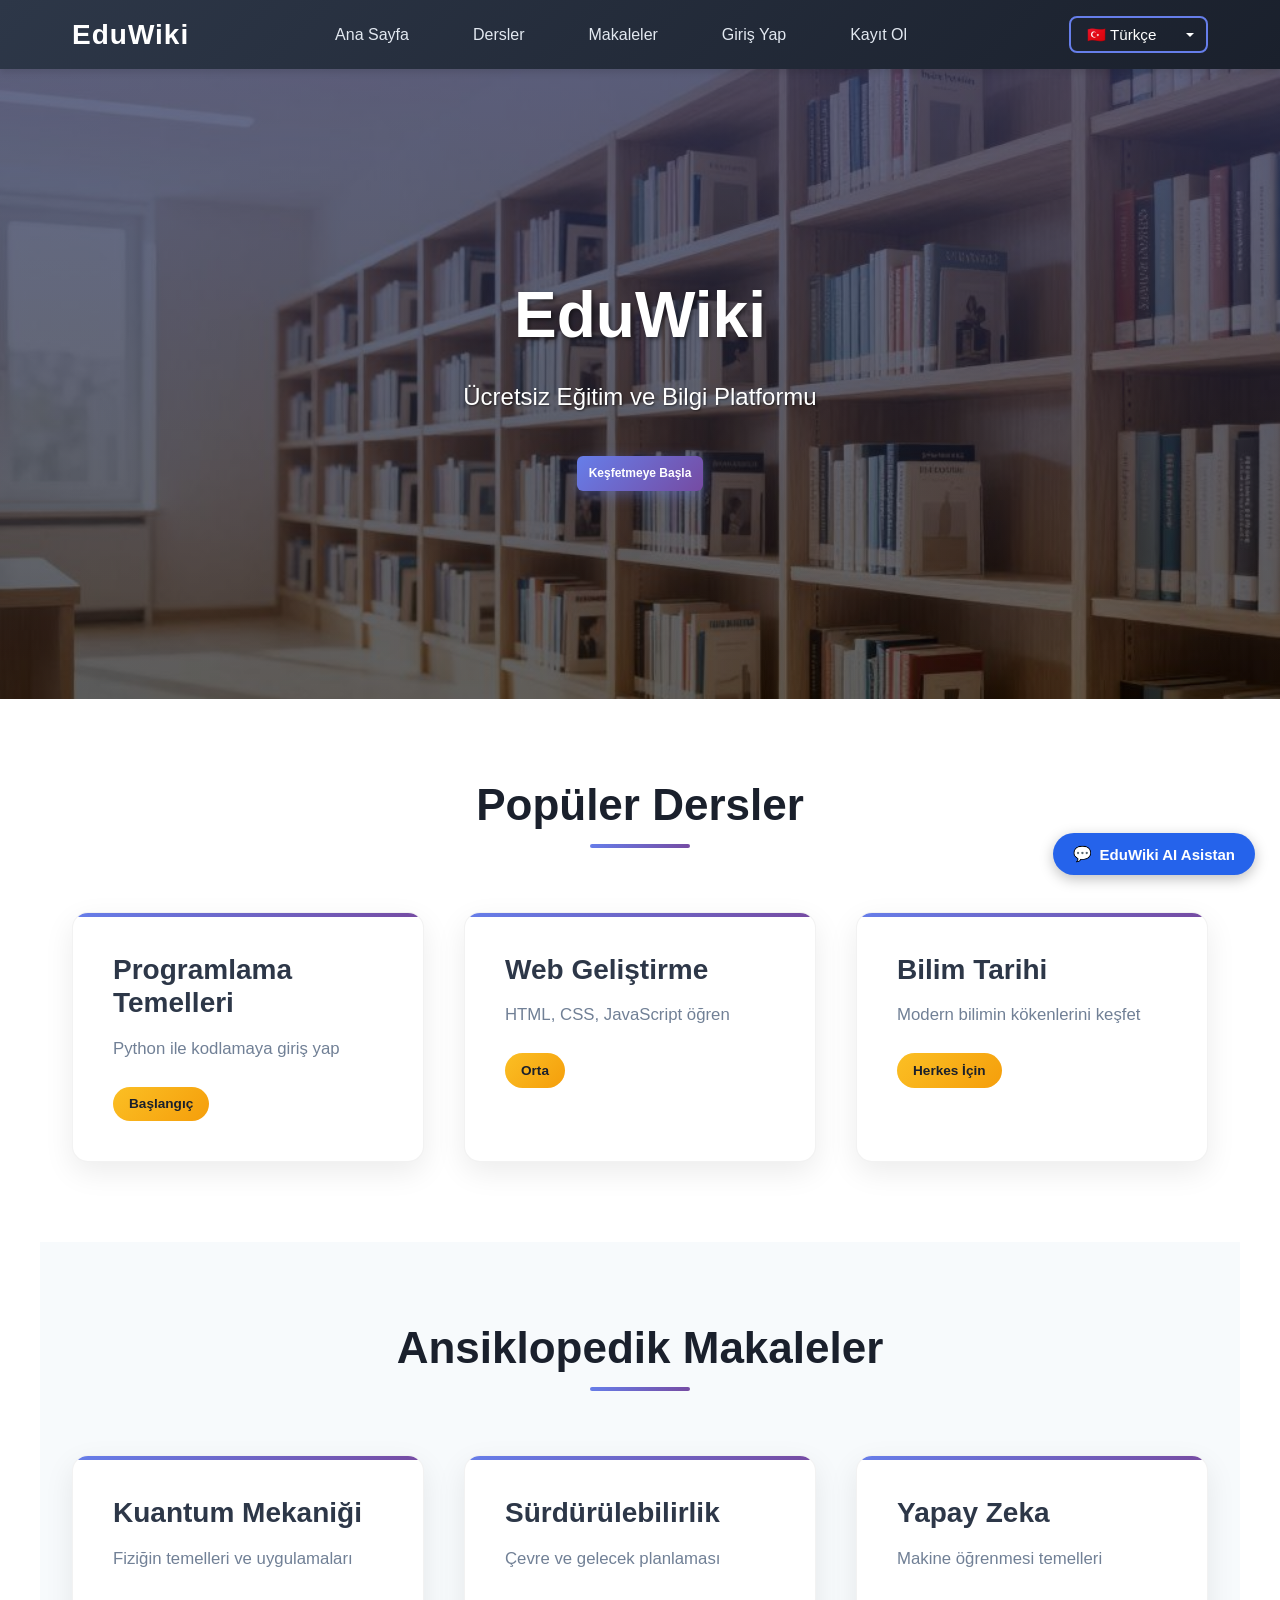
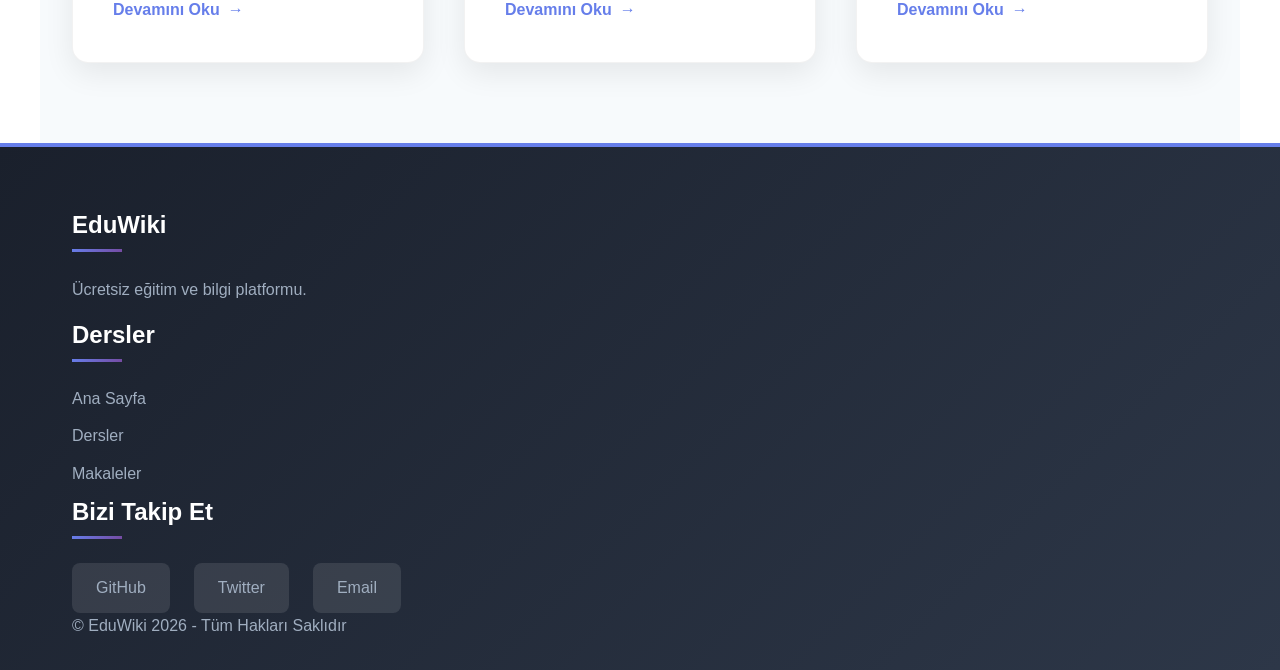
==== index.html @ 84235540 "Add files via upload" ====
<!DOCTYPE html>
<html lang="tr">
<head>
    <meta charset="UTF-8">
    <meta name="viewport" content="width=device-width, initial-scale=1.0">
    <title>EduWiki - Hoş Geldiniz</title>
    <link rel="stylesheet" href="site.css">
</head>
<body>
    <!-- HEADER -->
    <header class="header">
        <nav class="navbar">
            <div class="logo">
                <h1 data-i18n="siteName">EduWiki</h1>
            </div>
            <ul class="nav-links">
                <li><a href="site.html" data-i18n="home">Ana Sayfa</a></li>
                <li><a href="dersler.html" data-i18n="courses">Dersler</a></li>
                <li><a href="wiki.html" data-i18n="articles">Makaleler</a></li>
                <li><a href="giris.html" data-i18n="login">Giriş Yap</a></li>
                <li><a href="kayit.html" data-i18n="register">Kayıt Ol</a></li>
            </ul>
            <select id="language-selector" onchange="changeLanguage(this.value)">
                <option value="tr">🇹🇷 Türkçe</option>
                <option value="en">🇺🇸 English</option>
                <option value="de">🇩🇪 Deutsch</option>
                <option value="ar">🇸🇦 العربية</option>
                <option value="zh">🇨🇳 中文</option>
                <option value="ko">🇰🇷 한국어</option>
            </select>
        </nav>
    </header>

    <!-- HERO -->
    <section class="hero">
        <div class="hero-content">
            <h1 data-i18n="heroTitle">EduWiki</h1>
            <p data-i18n="heroSubtitle">Ücretsiz Eğitim ve Bilgi Platformu</p>
            <a href="dersler.html" class="btn btn-primary" data-i18n="heroButton">Keşfetmeye Başla</a>
        </div>
    </section>

    <!-- DERSLER -->
    <section class="section">
        <div class="container">
            <h2 class="section-title" data-i18n="popularCourses">Popüler Dersler</h2>
            <div class="cards-grid">
                <div class="card">
                    <h3 data-i18n="courseProgramming">Programlama Temelleri</h3>
                    <p data-i18n="courseDesc1">Python ile kodlamaya giriş yap</p>
                    <span class="badge">Başlangıç</span>
                </div>
                <div class="card">
                    <h3 data-i18n="courseWeb">Web Geliştirme</h3>
                    <p data-i18n="courseDesc2">HTML, CSS, JavaScript öğren</p>
                    <span class="badge">Orta</span>
                </div>
                <div class="card">
                    <h3 data-i18n="courseScience">Bilim Tarihi</h3>
                    <p data-i18n="courseDesc3">Modern bilimin kökenlerini keşfet</p>
                    <span class="badge">Herkes İçin</span>
                </div>
            </div>
        </div>
    </section>

    <!-- WIKI -->
    <section class="section bg-light">
        <div class="container">
            <h2 class="section-title" data-i18n="wikiArticles">Ansiklopedik Makaleler</h2>
            <div class="cards-grid">
                <div class="card">
                    <h3>Kuantum Mekaniği</h3>
                    <p>Fiziğin temelleri ve uygulamaları</p>
                    <a href="wiki.html" class="read-more" data-i18n="readMore">Devamını Oku →</a>
                </div>
                <div class="card">
                    <h3>Sürdürülebilirlik</h3>
                    <p>Çevre ve gelecek planlaması</p>
                    <a href="wiki.html" class="read-more" data-i18n="readMore">Devamını Oku →</a>
                </div>
                <div class="card">
                    <h3>Yapay Zeka</h3>
                    <p>Makine öğrenmesi temelleri</p>
                    <a href="wiki.html" class="read-more" data-i18n="readMore">Devamını Oku →</a>
                </div>
            </div>
        </div>
    </section>

    <!-- FOOTER -->
    <footer class="footer">
        <div class="container">
            <div class="footer-section">
                <h3 data-i18n="siteName">EduWiki</h3>
                <p>Ücretsiz eğitim ve bilgi platformu.</p>
            </div>
            <div class="footer-section">
                <h4 data-i18n="courses">Hızlı Linkler</h4>
                <ul>
                    <li><a href="site.html" data-i18n="home">Ana Sayfa</a></li>
                    <li><a href="dersler.html" data-i18n="courses">Dersler</a></li>
                    <li><a href="wiki.html" data-i18n="articles">Makaleler</a></li>
                </ul>
            </div>
            <div class="footer-section">
                <h4 data-i18n="social">Bizi Takip Et</h4>
                <div class="social-links">
                    <a href="https://github.com/BK677" target="_blank">GitHub</a>
                    <a href="https://twitter.com" target="_blank">Twitter</a>
                    <a href="mailto:info@eduwiki.com">Email</a>
                    
                </div>
                <div class="footer-section">
                <a>&copy; EduWiki 2026 - Tüm Hakları Saklıdır</a>
                </div>
            </div>
        </div>
    </footer>

    <script src="script.js"></script>
<!-- ================= GEMINI AI CHATBOT ================= -->
    <!-- Sohbet Açma/Kapama Butonu -->
    <button id="ai-chat-toggle" class="ai-toggle-btn" title="AI Asistan ile Sohbet Et">
        💬 <span>EduWiki AI Asistan</span>
    </button>

    <!-- Chatbot Penceresi -->
    <div id="ai-chat-widget" class="ai-widget hidden">
        <!-- Başlık ve Ayarlar -->
        <div class="ai-header">
            <div class="ai-title">
                <span class="ai-status-dot"></span>
                <strong>EduWiki AI Asistan</strong>
            </div>
            <div class="ai-header-actions">
                <button id="ai-settings-toggle" title="API Ayarları">⚙️</button>
                <button id="ai-chat-close" title="Kapat">✖</button>
            </div>
        </div>

        <!-- API Key & Model Ayar Paneli -->
        <div id="ai-settings-panel" class="ai-settings-panel hidden">
            <label for="ai-api-key">Gemini API Key:</label>
            <input type="password" id="ai-api-key" placeholder="AIzaSy..." />
            
            <label for="ai-model-select">Model Seçimi:</label>
            <select id="ai-model-select">
                <option value="gemini-3.5-flash-lite">Gemini 3.5 Flash-Lite</option>
                <option value="gemini-3.1-flash-lite">Gemini 3.1 Flash-Lite</option>
            </select>
            
            <button id="ai-save-settings" class="btn-save">Kaydet</button>
        </div>

        <!-- Mesajlaşma Alanı -->
        <div id="ai-messages" class="ai-messages">
            <div class="ai-message bot">
                Merhaba! Ben EduWiki yapay zeka asistanıyım. Sorularınızı yazabilir, mikrofonla konuşabilir veya görsel/dosya yükleyebilirsiniz.
            </div>
        </div>

        <!-- Yüklenen Dosya Önizleme -->
        <div id="ai-file-preview-container" class="ai-file-preview hidden">
            <span id="ai-file-name">dosya.png</span>
            <button id="ai-file-remove" title="Dosyayı Kaldır">✕</button>
        </div>

        <!-- Giriş Alanı -->
        <div class="ai-input-area">
            <!-- Dosya Yükleme -->
            <label for="ai-file-input" class="ai-tool-btn" title="Dosya/Görsel Ekle">
                📎
            </label>
            <input type="file" id="ai-file-input" style="display: none;" accept="image/*,application/pdf,text/*" />

            <!-- Sesle Yazma (Speech-to-Text) -->
            <button id="ai-voice-btn" class="ai-tool-btn" title="Sesle Yazdır">
                🎤
            </button>

            <!-- Metin Alanı -->
            <textarea id="ai-input-text" placeholder="Bir soru sorun..." rows="1"></textarea>

            <!-- Gönder Butonu -->
            <button id="ai-send-btn" class="ai-send-btn" title="Gönder">➔</button>
        </div>
    </div>

    <!-- STİL KODLARI -->
    <style>
        .ai-toggle-btn {
            position: fixed;
            bottom: 25px;
            right: 25px;
            background: #2563eb;
            color: #fff;
            border: none;
            border-radius: 50px;
            padding: 12px 20px;
            font-size: 15px;
            font-weight: bold;
            cursor: pointer;
            box-shadow: 0 4px 14px rgba(0,0,0,0.25);
            display: flex;
            align-items: center;
            gap: 8px;
            z-index: 9999;
            transition: all 0.3s ease;
        }
        .ai-toggle-btn:hover {
            background: #1d4ed8;
            transform: translateY(-2px);
        }

        .ai-widget {
            position: fixed;
            bottom: 85px;
            right: 25px;
            width: 380px;
            max-width: 90vw;
            height: 540px;
            background: #ffffff;
            border-radius: 16px;
            box-shadow: 0 8px 30px rgba(0,0,0,0.18);
            display: flex;
            flex-direction: column;
            overflow: hidden;
            z-index: 9999;
            border: 1px solid #e5e7eb;
            font-family: system-ui, -apple-system, sans-serif;
        }
        .ai-widget.hidden {
            display: none;
        }

        .ai-header {
            background: #1e293b;
            color: white;
            padding: 12px 16px;
            display: flex;
            justify-content: space-between;
            align-items: center;
        }
        .ai-title {
            display: flex;
            align-items: center;
            gap: 8px;
            font-size: 14px;
        }
        .ai-status-dot {
            width: 10px;
            height: 10px;
            background: #22c55e;
            border-radius: 50%;
        }
        .ai-header-actions button {
            background: none;
            border: none;
            color: #e2e8f0;
            font-size: 16px;
            cursor: pointer;
            margin-left: 6px;
        }

        .ai-settings-panel {
            background: #f8fafc;
            padding: 12px 16px;
            border-bottom: 1px solid #e2e8f0;
            display: flex;
            flex-direction: column;
            gap: 6px;
            font-size: 12px;
        }
        .ai-settings-panel.hidden { display: none; }
        .ai-settings-panel input, .ai-settings-panel select {
            padding: 6px 8px;
            border-radius: 6px;
            border: 1px solid #cbd5e1;
            font-size: 13px;
        }
        .ai-settings-panel .btn-save {
            background: #2563eb;
            color: white;
            border: none;
            padding: 7px;
            border-radius: 6px;
            cursor: pointer;
            margin-top: 4px;
            font-weight: 500;
        }

        .ai-messages {
            flex: 1;
            padding: 14px;
            overflow-y: auto;
            display: flex;
            flex-direction: column;
            gap: 10px;
            background: #fdfdfd;
        }
        .ai-message {
            max-width: 85%;
            padding: 10px 14px;
            border-radius: 12px;
            font-size: 13.5px;
            line-height: 1.45;
            word-break: break-word;
            white-space: pre-wrap;
        }
        .ai-message.user {
            background: #2563eb;
            color: white;
            align-self: flex-end;
            border-bottom-right-radius: 2px;
        }
        .ai-message.bot {
            background: #f1f5f9;
            color: #1e293b;
            align-self: flex-start;
            border-bottom-left-radius: 2px;
        }

        .ai-file-preview {
            background: #e2e8f0;
            padding: 6px 12px;
            font-size: 12px;
            display: flex;
            justify-content: space-between;
            align-items: center;
        }
        .ai-file-preview.hidden { display: none; }
        #ai-file-remove {
            background: none;
            border: none;
            color: #ef4444;
            font-weight: bold;
            cursor: pointer;
        }

        .ai-input-area {
            display: flex;
            align-items: center;
            gap: 6px;
            padding: 10px 12px;
            background: #fff;
            border-top: 1px solid #e5e7eb;
        }
        .ai-tool-btn {
            background: none;
            border: none;
            font-size: 18px;
            cursor: pointer;
            padding: 4px;
            border-radius: 6px;
            color: #64748b;
            transition: color 0.2s;
        }
        .ai-tool-btn.listening {
            color: #ef4444;
            animation: pulse 1s infinite;
        }
        @keyframes pulse {
            0% { transform: scale(1); }
            50% { transform: scale(1.2); }
            100% { transform: scale(1); }
        }
        #ai-input-text {
            flex: 1;
            border: 1px solid #cbd5e1;
            border-radius: 8px;
            padding: 8px 10px;
            resize: none;
            font-size: 13.5px;
            outline: none;
            font-family: inherit;
        }
        #ai-input-text:focus {
            border-color: #2563eb;
        }
        .ai-send-btn {
            background: #2563eb;
            color: white;
            border: none;
            border-radius: 8px;
            width: 34px;
            height: 34px;
            cursor: pointer;
            font-size: 15px;
            display: flex;
            align-items: center;
            justify-content: center;
        }
        .ai-send-btn:hover {
            background: #1d4ed8;
        }
    </style>

    <!-- JAVASCRIPT KODLARI -->
    <script>
        (function() {
            const toggleBtn = document.getElementById('ai-chat-toggle');
            const chatWidget = document.getElementById('ai-chat-widget');
            const closeBtn = document.getElementById('ai-chat-close');
            const settingsToggle = document.getElementById('ai-settings-toggle');
            const settingsPanel = document.getElementById('ai-settings-panel');
            const apiKeyInput = document.getElementById('ai-api-key');
            const modelSelect = document.getElementById('ai-model-select');
            const saveSettingsBtn = document.getElementById('ai-save-settings');
            const messagesContainer = document.getElementById('ai-messages');
            const inputText = document.getElementById('ai-input-text');
            const sendBtn = document.getElementById('ai-send-btn');
            const voiceBtn = document.getElementById('ai-voice-btn');
            const fileInput = document.getElementById('ai-file-input');
            const filePreview = document.getElementById('ai-file-preview-container');
            const fileNameSpan = document.getElementById('ai-file-name');
            const fileRemoveBtn = document.getElementById('ai-file-remove');

            // Kayıtlı Ayarlar (Varsayılan: gemini-3.5-flash-lite)
            let apiKey = localStorage.getItem('gemini_api_key') || '';
            let selectedModel = localStorage.getItem('gemini_model') || 'gemini-3.5-flash-lite';
            let attachedFileBase64 = null;
            let attachedFileMime = null;

            apiKeyInput.value = apiKey;
            modelSelect.value = selectedModel;

            // Pencere Aç/Kapat
            toggleBtn.addEventListener('click', () => {
                chatWidget.classList.toggle('hidden');
                if (!apiKey) settingsPanel.classList.remove('hidden');
            });
            closeBtn.addEventListener('click', () => chatWidget.classList.add('hidden'));

            // Ayarlar Paneli
            settingsToggle.addEventListener('click', () => {
                settingsPanel.classList.toggle('hidden');
            });

            // Ayarları Kaydet
            saveSettingsBtn.addEventListener('click', () => {
                apiKey = apiKeyInput.value.trim();
                selectedModel = modelSelect.value;
                localStorage.setItem('gemini_api_key', apiKey);
                localStorage.setItem('gemini_model', selectedModel);
                settingsPanel.classList.add('hidden');
                appendMessage('bot', `Model ${selectedModel} olarak ayarlandı ve kaydedildi.`);
            });

            function appendMessage(sender, text) {
                const msgDiv = document.createElement('div');
                msgDiv.className = `ai-message ${sender}`;
                msgDiv.textContent = text;
                messagesContainer.appendChild(msgDiv);
                messagesContainer.scrollTop = messagesContainer.scrollHeight;
                return msgDiv;
            }

            // Dosya İşleme (Base64)
            fileInput.addEventListener('change', (e) => {
                const file = e.target.files[0];
                if (!file) return;

                const reader = new FileReader();
                reader.onload = function(event) {
                    const result = event.target.result;
                    attachedFileBase64 = result.split(',')[1];
                    attachedFileMime = file.type;
                    fileNameSpan.textContent = `📎 ${file.name}`;
                    filePreview.classList.remove('hidden');
                };
                reader.readAsDataURL(file);
            });

            fileRemoveBtn.addEventListener('click', () => {
                attachedFileBase64 = null;
                attachedFileMime = null;
                fileInput.value = '';
                filePreview.classList.add('hidden');
            });

            // Sesle Yazdırma (Web Speech API)
            if ('webkitSpeechRecognition' in window || 'SpeechRecognition' in window) {
                const SpeechRecognition = window.SpeechRecognition || window.webkitSpeechRecognition;
                const recognition = new SpeechRecognition();
                recognition.continuous = false;
                recognition.interimResults = false;
                recognition.lang = 'tr-TR';

                recognition.onstart = () => voiceBtn.classList.add('listening');
                recognition.onend = () => voiceBtn.classList.remove('listening');
                recognition.onerror = () => voiceBtn.classList.remove('listening');

                recognition.onresult = (e) => {
                    const transcript = e.results[0][0].transcript;
                    inputText.value += (inputText.value ? ' ' : '') + transcript;
                };

                voiceBtn.addEventListener('click', () => {
                    if (voiceBtn.classList.contains('listening')) {
                        recognition.stop();
                    } else {
                        recognition.start();
                    }
                });
            } else {
                voiceBtn.style.display = 'none';
            }

            // Gemini API Çağrısı
            async function sendMessage() {
                const text = inputText.value.trim();
                if (!text && !attachedFileBase64) return;

                if (!apiKey) {
                    settingsPanel.classList.remove('hidden');
                    appendMessage('bot', 'Lütfen çark simgesine tıklayarak Gemini API Anahtarınızı girin.');
                    return;
                }

                appendMessage('user', text + (attachedFileBase64 ? ' [Ekli Dosya]' : ''));
                inputText.value = '';

                const loadingMsg = appendMessage('bot', `${selectedModel} yanıtlıyor...`);

                const parts = [];
                if (text) parts.push({ text: text });
                if (attachedFileBase64) {
                    parts.push({
                        inline_data: {
                            mime_type: attachedFileMime,
                            data: attachedFileBase64
                        }
                    });
                }

                fileRemoveBtn.click();

                try {
                    // Seçilen 3.5 Flash-Lite veya 3.1 Flash-Lite endpoint'i
                    const endpoint = `https://generativelanguage.googleapis.com/v1beta/models/${selectedModel}:generateContent?key=${apiKey}`;
                    const res = await fetch(endpoint, {
                        method: 'POST',
                        headers: { 'Content-Type': 'application/json' },
                        body: JSON.stringify({ contents: [{ parts: parts }] })
                    });

                    const data = await res.json();
                    if (data.error) {
                        loadingMsg.textContent = 'Hata: ' + data.error.message;
                    } else if (data.candidates && data.candidates[0].content) {
                        loadingMsg.textContent = data.candidates[0].content.parts[0].text;
                    } else {
                        loadingMsg.textContent = 'Yanıt alınamadı.';
                    }
                } catch (err) {
                    loadingMsg.textContent = 'Bağlantı hatası: ' + err.message;
                }
                messagesContainer.scrollTop = messagesContainer.scrollHeight;
            }

            sendBtn.addEventListener('click', sendMessage);
            inputText.addEventListener('keydown', (e) => {
                if (e.key === 'Enter' && !e.shiftKey) {
                    e.preventDefault();
                    sendMessage();
                }
            });
        })();
    </script>
</body>
</html>
---- site.css ----
/* ================================================
   EDUWIKI - PROFESYONEL CSS TASARIMI
   ================================================ */

/* ===== RESET & BASE ===== */
* {
    margin: 0;
    padding: 0;
    box-sizing: border-box;
}

html {
    scroll-behavior: smooth;
}

body {
    font-family: 'Segoe UI', Tahoma, Geneva, Verdana, sans-serif;
    line-height: 1.6;
    color: #333;
    background-color: #ffffff;
    overflow-x: hidden;
}

a {
    text-decoration: none;
    color: inherit;
}

ul {
    list-style: none;
}

img {
    max-width: 100%;
    height: auto;
}

/* ===== TYPOGRAPHY ===== */
h1, h2, h3, h4, h5, h6 {
    font-weight: 700;
    line-height: 1.2;
    margin-bottom: 1rem;
}

h1 { font-size: 3rem; }
h2 { font-size: 2.5rem; }
h3 { font-size: 1.875rem; }
h4 { font-size: 1.5rem; }
h5 { font-size: 1.25rem; }
h6 { font-size: 1rem; }

p {
    margin-bottom: 1rem;
}

/* ===== CONTAINER ===== */
.container {
    max-width: 1200px;
    margin: 0 auto;
    padding: 0 2rem;
}

@media (max-width: 768px) {
    .container {
        padding: 0 1rem;
    }
}

/* ===== HEADER & NAVBAR ===== */
.header {
    background: linear-gradient(135deg, #2d3748 0%, #1a202c 100%);
    padding: 1rem 0;
    position: sticky;
    top: 0;
    z-index: 1000;
    box-shadow: 0 4px 6px rgba(0, 0, 0, 0.1);
}

.navbar {
    display: flex;
    justify-content: space-between;
    align-items: center;
    max-width: 1200px;
    margin: 0 auto;
    padding: 0 2rem;
}

.logo {
    font-weight: bold;
}

.logo h1 {
    font-size: 1.75rem;
    color: #fff;
    margin: 0;
    letter-spacing: 1px;
    transition: transform 0.3s ease;
}

.logo h1:hover {
    transform: scale(1.05);
}

.nav-links {
    display: flex;
    gap: 2rem;
    align-items: center;
}

.nav-links a {
    color: #e2e8f0;
    font-weight: 500;
    font-size: 1rem;
    padding: 0.5rem 1rem;
    border-radius: 5px;
    transition: all 0.3s ease;
    position: relative;
}

.nav-links a::after {
    content: '';
    position: absolute;
    bottom: 0;
    left: 50%;
    transform: translateX(-50%);
    width: 0;
    height: 2px;
    background-color: #fbbf24;
    transition: width 0.3s ease;
}

.nav-links a:hover::after {
    width: 80%;
}

.nav-links a:hover {
    color: #fbbf24;
    background-color: rgba(251, 191, 36, 0.1);
}

/* Dil Seçici */
#language-selector {
    padding: 0.5rem 1rem;
    border-radius: 8px;
    border: 2px solid #667eea;
    background-color: transparent;
    color: #fff;
    font-size: 0.95rem;
    cursor: pointer;
    margin-left: 1rem;
    font-weight: 500;
    transition: all 0.3s ease;
    appearance: none;
    background-image: url("data:image/svg+xml,%3Csvg xmlns='http://www.w3.org/2000/svg' width='12' height='12' viewBox='0 0 12 12'%3E%3Cpath fill='%23fff' d='M6 8L2 4h8z'/%3E%3C/svg%3E");
    background-repeat: no-repeat;
    background-position: right 10px center;
    padding-right: 2.5rem;
}

#language-selector:hover {
    background-color: rgba(102, 126, 234, 0.2);
    border-color: #fbbf24;
}

#language-selector option {
    color: #333;
    background-color: #fff;
}

/* ===== HERO SECTION ===== */
.hero {
    min-height: 70vh;
    display: flex;
    align-items: center;
    justify-content: center;
    text-align: center;
    background-image: linear-gradient(rgba(0, 0, 0, 0.6), rgba(0, 0, 0, 0.6)), 
                      url('site.png');
    background-size: cover;
    background-position: center;
    background-repeat: no-repeat;
    background-attachment: fixed;
    position: relative;
    padding: 4rem 2rem;
}

.hero::before {
    content: '';
    position: absolute;
    top: 0;
    left: 0;
    width: 100%;
    height: 100%;
    background: linear-gradient(to bottom, rgba(102, 126, 234, 0.3), transparent);
    z-index: 1;
}

.hero-content {
    position: relative;
    z-index: 2;
    color: white;
    max-width: 800px;
    animation: fadeInUp 1s ease;
}

@keyframes fadeInUp {
    from {
        opacity: 0;
        transform: translateY(30px);
    }
    to {
        opacity: 1;
        transform: translateY(0);
    }
}

.hero h1 {
    font-size: 4rem;
    margin-bottom: 1.5rem;
    text-shadow: 2px 2px 4px rgba(0, 0, 0, 0.5);
    animation: fadeIn 1.5s ease;
}

.hero p {
    font-size: 1.5rem;
    margin-bottom: 2.5rem;
    text-shadow: 1px 1px 2px rgba(0, 0, 0, 0.5);
    animation: fadeIn 2s ease;
}

@keyframes fadeIn {
    from { opacity: 0; }
    to { opacity: 1; }
}

/* Buttons */
.btn-primary {
    display: inline-block;
    padding: 1.2rem 2.5rem;
    background: linear-gradient(135deg, #667eea 0%, #764ba2 100%);
    color: white;
    text-decoration: none;
    border-radius: 50px;
    font-weight: 700;
    font-size: 1.1rem;
    transition: all 0.3s ease;
    border: none;
    cursor: pointer;
    box-shadow: 0 4px 15px rgba(102, 126, 234, 0.4);
}

.btn-primary:hover {
    transform: translateY(-3px);
    box-shadow: 0 6px 20px rgba(102, 126, 234, 0.6);
    background: linear-gradient(135deg, #764ba2 0%, #667eea 100%);
}

.btn-secondary {
    display: inline-block;
    padding: 1rem 2rem;
    background-color: transparent;
    color: white;
    text-decoration: none;
    border-radius: 50px;
    font-weight: 600;
    font-size: 1rem;
    transition: all 0.3s ease;
    border: 2px solid white;
    cursor: pointer;
    margin-left: 1rem;
}

.btn-secondary:hover {
    background-color: white;
    color: #667eea;
}

/* ===== SECTIONS ===== */
.section {
    padding: 5rem 0;
    max-width: 1200px;
    margin: 0 auto;
}

.section-title {
    text-align: center;
    font-size: 2.75rem;
    margin-bottom: 4rem;
    color: #1a202c;
    position: relative;
    padding-bottom: 1rem;
}

.section-title::after {
    content: '';
    position: absolute;
    bottom: 0;
    left: 50%;
    transform: translateX(-50%);
    width: 100px;
    height: 4px;
    background: linear-gradient(135deg, #667eea 0%, #764ba2 100%);
    border-radius: 2px;
}

.bg-light {
    background-color: #f7fafc;
}

.bg-dark {
    background-color: #1a202c;
    color: white;
}

/* ===== CARDS ===== */
.cards-grid {
    display: grid;
    grid-template-columns: repeat(auto-fit, minmax(320px, 1fr));
    gap: 2.5rem;
}

.card {
    background: white;
    padding: 2.5rem;
    border-radius: 16px;
    box-shadow: 0 10px 30px rgba(0, 0, 0, 0.08);
    transition: all 0.4s cubic-bezier(0.175, 0.885, 0.32, 1.275);
    border: 1px solid rgba(0, 0, 0, 0.05);
    position: relative;
    overflow: hidden;
}

.card::before {
    content: '';
    position: absolute;
    top: 0;
    left: 0;
    width: 100%;
    height: 4px;
    background: linear-gradient(135deg, #667eea 0%, #764ba2 100%);
}

.card:hover {
    transform: translateY(-10px);
    box-shadow: 0 20px 40px rgba(0, 0, 0, 0.12);
}

.card h3 {
    font-size: 1.75rem;
    margin-bottom: 1rem;
    color: #2d3748;
}

.card p {
    color: #718096;
    font-size: 1.05rem;
    margin-bottom: 1.5rem;
}

.badge {
    display: inline-block;
    background: linear-gradient(135deg, #fbbf24 0%, #f59e0b 100%);
    color: #1a202c;
    padding: 0.4rem 1rem;
    border-radius: 20px;
    font-size: 0.85rem;
    font-weight: 600;
}

.read-more {
    color: #667eea;
    font-weight: 600;
    transition: all 0.3s ease;
    display: inline-flex;
    align-items: center;
    gap: 0.5rem;
}

.read-more:hover {
    color: #764ba2;
    gap: 0.75rem;
}

.read-more::after {
    content: '→';
    transition: margin 0.3s ease;
}

/* ===== FOOTER ===== */
.footer {
    background: linear-gradient(135deg, #1a202c 0%, #2d3748 100%);
    color: #e2e8f0;
    padding: 4rem 0 2rem;
    border-top: 4px solid #667eea;
}

.footer-content {
    display: grid;
    grid-template-columns: repeat(auto-fit, minmax(280px, 1fr));
    gap: 3rem;
    margin-bottom: 3rem;
}

.footer-section h3,
.footer-section h4 {
    color: white;
    margin-bottom: 1.5rem;
    font-size: 1.5rem;
    position: relative;
    padding-bottom: 0.75rem;
}

.footer-section h3::after,
.footer-section h4::after {
    content: '';
    position: absolute;
    bottom: 0;
    left: 0;
    width: 50px;
    height: 3px;
    background: linear-gradient(135deg, #667eea 0%, #764ba2 100%);
}

.footer-section p {
    color: #a0aec0;
    line-height: 1.8;
}

.footer-section ul {
    list-style: none;
}

.footer-section ul li {
    margin-bottom: 0.75rem;
}

.footer-section a {
    color: #a0aec0;
    transition: all 0.3s ease;
    display: inline-block;
}

.footer-section a:hover {
    color: #fbbf24;
    transform: translateX(5px);
}

.social-links {
    display: flex;
    gap: 1.5rem;
    flex-wrap: wrap;
}

.social-links a {
    padding: 0.75rem 1.5rem;
    background-color: rgba(255, 255, 255, 0.1);
    border-radius: 8px;
    transition: all 0.3s ease;
    font-weight: 500;
}

.social-links a:hover {
    background-color: #667eea;
    color: white;
    transform: translateY(-3px);
}

.footer-bottom {
    text-align: center;
    padding-top: 2rem;
    border-top: 1px solid rgba(255, 255, 255, 0.1);
    color: #a0aec0;
}

.footer-bottom p {
    font-size: 0.95rem;
}

/* ===== AUTH PAGES ===== */
.auth-container {
    min-height: 85vh;
    display: flex;
    align-items: center;
    justify-content: center;
    padding: 2rem;
    background: linear-gradient(135deg, #667eea15 0%, #764ba215 100%);
}

.auth-card {
    background: white;
    padding: 3rem;
    border-radius: 16px;
    box-shadow: 0 20px 60px rgba(0, 0, 0, 0.1);
    width: 100%;
    max-width: 450px;
    animation: slideIn 0.5s ease;
}

@keyframes slideIn {
    from {
        opacity: 0;
        transform: translateY(-20px);
    }
    to {
        opacity: 1;
        transform: translateY(0);
    }
}

.auth-logo {
    text-align: center;
    margin-bottom: 2rem;
}

.auth-logo h1 {
    font-size: 2.5rem;
    background: linear-gradient(135deg, #667eea 0%, #764ba2 100%);
    -webkit-background-clip: text;
    -webkit-text-fill-color: transparent;
    background-clip: text;
    margin: 0;
}

.auth-card h2 {
    text-align: center;
    margin-bottom: 2.5rem;
    color: #2d3748;
    font-size: 2rem;
}

.form-group {
    margin-bottom: 1.5rem;
}

.form-group label {
    display: block;
    margin-bottom: 0.5rem;
    font-weight: 600;
    color: #4a5568;
    font-size: 0.95rem;
}

.form-group input,
.form-group select,
.form-group textarea {
    width: 100%;
    padding: 1rem;
    border: 2px solid #e2e8f0;
    border-radius: 8px;
    font-size: 1rem;
    transition: all 0.3s ease;
    background-color: #f8fafc;
}

.form-group input:focus,
.form-group select:focus,
.form-group textarea:focus {
    outline: none;
    border-color: #667eea;
    background-color: white;
    box-shadow: 0 0 0 3px rgba(102, 126, 234, 0.1);
}

.form-group select {
    appearance: none;
    background-image: url("data:image/svg+xml,%3Csvg xmlns='http://www.w3.org/2000/svg' width='12' height='12' viewBox='0 0 12 12'%3E%3Cpath fill='%23666' d='M6 8L2 4h8z'/%3E%3C/svg%3E");
    background-repeat: no-repeat;
    background-position: right 15px center;
    padding-right: 2.5rem;
}

.btn-submit {
    width: 100%;
    padding: 1.2rem;
    background: linear-gradient(135deg, #667eea 0%, #764ba2 100%);
    color: white;
    border: none;
    border-radius: 8px;
    font-size: 1.1rem;
    font-weight: 700;
    cursor: pointer;
    transition: all 0.3s ease;
    margin-top: 1rem;
    box-shadow: 0 4px 15px rgba(102, 126, 234, 0.3);
}

.btn-submit:hover {
    transform: translateY(-2px);
    box-shadow: 0 6px 20px rgba(102, 126, 234, 0.4);
}

.auth-footer {
    text-align: center;
    margin-top: 2rem;
    color: #718096;
    font-size: 0.95rem;
}

.auth-footer a {
    color: #667eea;
    font-weight: 600;
    transition: color 0.3s ease;
}

.auth-footer a:hover {
    color: #764ba2;
}

/* ===== RESPONSIVE DESIGN ===== */
@media (max-width: 992px) {
    .hero h1 {
        font-size: 3rem;
    }
    
    .section-title {
        font-size: 2.25rem;
    }
    
    .cards-grid {
        grid-template-columns: repeat(auto-fit, minmax(280px, 1fr));
    }
}

@media (max-width: 768px) {
    .navbar {
        flex-direction: column;
        gap: 1rem;
        padding: 1rem;
    }
    
    .nav-links {
        flex-wrap: wrap;
        justify-content: center;
        gap: 0.5rem;
    }
    
    .nav-links a {
        padding: 0.5rem 0.75rem;
        font-size: 0.9rem;
    }
    
    #language-selector {
        margin: 0.5rem 0 0 0;
    }
    
    .hero {
        min-height: 60vh;
        padding: 2rem;
    }
    
    .hero h1 {
        font-size: 2.25rem;
    }
    
    .hero p {
        font-size: 1.25rem;
    }
    
    .btn-primary {
        padding: 1rem 2rem;
        font-size: 1rem;
    }
    
    .section {
        padding: 3rem 0;
    }
    
    .section-title {
        font-size: 2rem;
        margin-bottom: 2.5rem;
    }
    
    .cards-grid {
        grid-template-columns: 1fr;
        gap: 1.5rem;
    }
    
    .card {
        padding: 2rem;
    }
    
    .auth-card {
        padding: 2rem;
        margin: 1rem;
    }
    
    .footer-content {
        grid-template-columns: 1fr;
        gap: 2rem;
    }
}

@media (max-width: 480px) {
    .hero h1 {
        font-size: 1.75rem;
    }
    
    .hero p {
        font-size: 1rem;
    }
    
    .section-title {
        font-size: 1.5rem;
    }
    
    .logo h1 {
        font-size: 1.5rem;
    }
    
    .auth-logo h1 {
        font-size: 2rem;
    }
}

/* ===== RTL SUPPORT ===== */
[dir="rtl"] {
    direction: rtl;
    text-align: right;
}

[dir="rtl"] .navbar {
    flex-direction: row-reverse;
}

[dir="rtl"] .nav-links {
    flex-direction: row-reverse;
}

[dir="rtl"] .nav-links a::after {
    left: auto;
    right: 50%;
}

[dir="rtl"] .section-title::after {
    left: auto;
    right: 50%;
}

[dir="rtl"] .footer-section h3::after,
[dir="rtl"] .footer-section h4::after {
    left: auto;
    right: 0;
}

[dir="rtl"] .footer-section a:hover {
    transform: translateX(-5px);
}

[dir="rtl"] .read-more::after {
    content: '←';
}

/* ===== UTILITY CLASSES ===== */
.text-center {
    text-align: center;
}

.mt-1 { margin-top: 1rem; }
.mt-2 { margin-top: 2rem; }
.mt-3 { margin-top: 3rem; }

.mb-1 { margin-bottom: 1rem; }
.mb-2 { margin-bottom: 2rem; }
.mb-3 { margin-bottom: 3rem; }

.hidden {
    display: none;
}

.visible {
    display: block;
}

/* ===== SCROLLBAR CUSTOMIZATION ===== */
::-webkit-scrollbar {
    width: 12px;
}

::-webkit-scrollbar-track {
    background: #f1f1f1;
}

::-webkit-scrollbar-thumb {
    background: linear-gradient(135deg, #667eea 0%, #764ba2 100%);
    border-radius: 6px;
}

::-webkit-scrollbar-thumb:hover {
    background: linear-gradient(135deg, #764ba2 0%, #667eea 100%);
}

/* ===== LOADING STATE ===== */
.loading {
    opacity: 0.6;
    pointer-events: none;
}

/* ===== TOOLTIP ===== */
.tooltip {
    position: relative;
}

.tooltip::before {
    content: attr(data-tooltip);
    position: absolute;
    bottom: 100%;
    left: 50%;
    transform: translateX(-50%);
    padding: 0.5rem 1rem;
    background-color: #2d3748;
    color: white;
    font-size: 0.85rem;
    border-radius: 5px;
    white-space: nowrap;
    opacity: 0;
    visibility: hidden;
    transition: all 0.3s ease;
}

.tooltip:hover::before {
    opacity: 1;
    visibility: visible;
}
/* ================================
   WIKI SAYFASI ÖZEL STİLLERİ
   ================================ */

/* Arama Kutusu */
.search-container {
    max-width: 600px;
    margin: 0 auto 2rem;
}

.search-input {
    width: 100%;
    padding: 1rem 1.5rem;
    border: 2px solid #e2e8f0;
    border-radius: 50px;
    font-size: 1rem;
    transition: all 0.3s ease;
    background-color: white;
}

.search-input:focus {
    outline: none;
    border-color: #667eea;
    box-shadow: 0 0 0 4px rgba(102, 126, 234, 0.15);
}

.search-input::placeholder {
    color: #a0aec0;
}

/* Kategori Filtreleri */
.category-filter {
    display: flex;
    justify-content: center;
    gap: 1rem;
    flex-wrap: wrap;
    margin-bottom: 3rem;
}

.filter-btn {
    padding: 0.75rem 1.5rem;
    background: white;
    border: 2px solid #e2e8f0;
    border-radius: 50px;
    cursor: pointer;
    font-weight: 600;
    color: #4a5568;
    transition: all 0.3s ease;
    font-size: 0.95rem;
}

.filter-btn:hover {
    border-color: #667eea;
    color: #667eea;
}

.filter-btn.active {
    background: linear-gradient(135deg, #667eea 0%, #764ba2 100%);
    color: white;
    border-color: transparent;
    transform: translateY(-2px);
    box-shadow: 0 4px 12px rgba(102, 126, 234, 0.3);
}

/* Makale Kartları Grid */
.articles-grid {
    display: grid;
    grid-template-columns: repeat(auto-fill, minmax(320px, 1fr));
    gap: 2rem;
    margin-bottom: 2rem;
}

.article-card {
    background: white;
    border-radius: 16px;
    padding: 2rem;
    box-shadow: 0 4px 15px rgba(0, 0, 0, 0.08);
    transition: all 0.3s ease;
    display: flex;
    flex-direction: column;
    border: 1px solid rgba(0, 0, 0, 0.05);
}

.article-card:hover {
    transform: translateY(-8px);
    box-shadow: 0 12px 30px rgba(0, 0, 0, 0.15);
}

/* Gizleme için */
.article-card.hidden {
    display: none;
}

/* Makale Badge */
.article-header {
    display: flex;
    justify-content: space-between;
    align-items: center;
    margin-bottom: 1rem;
}

.article-badge {
    padding: 0.4rem 1rem;
    border-radius: 20px;
    font-size: 0.85rem;
    font-weight: 600;
    color: white;
}

.science-tag { background: linear-gradient(135deg, #667eea 0%, #764ba2 100%); }
.tech-tag { background: linear-gradient(135deg, #fbbf24 0%, #f59e0b 100%); }
.history-tag { background: linear-gradient(135deg, #10b981 0%, #059669 100%); }
.culture-tag { background: linear-gradient(135deg, #ec4899 0%, #db2777 100%); }

.article-card h3 {
    font-size: 1.5rem;
    margin-bottom: 1rem;
    color: #2d3748;
    line-height: 1.3;
}

.article-card p {
    color: #718096;
    flex-grow: 1;
    margin-bottom: 1.5rem;
    line-height: 1.7;
}

.article-footer {
    display: flex;
    justify-content: space-between;
    align-items: center;
    padding-top: 1rem;
    border-top: 1px solid #e2e8f0;
}

.read-time {
    color: #a0aec0;
    font-size: 0.9rem;
}

.read-more-btn {
    color: #667eea;
    font-weight: 600;
    text-decoration: none;
    transition: all 0.3s ease;
}

.read-more-btn:hover {
    color: #764ba2;
    transform: translateX(5px);
}

/* Sonuç Sayacı */
.results-info {
    text-align: center;
    margin-top: 2rem;
    padding: 1.5rem;
    background: #f7fafc;
    border-radius: 10px;
}

#result-count {
    color: #4a5568;
    font-weight: 600;
}

/* RTL Desteği */
[dir="rtl"] .search-input {
    direction: rtl;
    text-align: right;
}

[dir="rtl"] .article-footer {
    flex-direction: row-reverse;
}

[dir="rtl"] .read-more-btn:hover {
    transform: translateX(-5px);
}

/* Responsive */
@media (max-width: 992px) {
    .articles-grid {
        grid-template-columns: repeat(auto-fill, minmax(280px, 1fr));
    }
}

@media (max-width: 768px) {
    .articles-grid {
        grid-template-columns: 1fr;
    }
    
    .category-filter {
        flex-direction: column;
        align-items: stretch;
    }
    
    .filter-btn {
        text-align: center;
    }
    
    .article-footer {
        flex-direction: column;
        gap: 1rem;
        align-items: flex-start;
    }
    
    .read-more-btn {
        align-self: flex-start;
    }
}
/* MODAL STYLES */
.modal {
    display: none;
    position: fixed;
    z-index: 9999;
    left: 0;
    top: 0;
    width: 100%;
    height: 100%;
    background-color: rgba(0, 0, 0, 0.7);
    backdrop-filter: blur(5px);
    animation: fadeIn 0.3s ease;
}

.modal.show {
    display: flex;
    align-items: center;
    justify-content: center;
}

.modal-content {
    background: white;
    padding: 3rem;
    border-radius: 16px;
    max-width: 800px;
    width: 90%;
    max-height: 80vh;
    overflow-y: auto;
    position: relative;
    animation: slideUp 0.3s ease;
    box-shadow: 0 20px 60px rgba(0, 0, 0, 0.3);
}

@keyframes slideUp {
    from {
        transform: translateY(50px);
        opacity: 0;
    }
    to {
        transform: translateY(0);
        opacity: 1;
    }
}

.modal-close {
    position: absolute;
    top: 1.5rem;
    right: 2rem;
    font-size: 2.5rem;
    cursor: pointer;
    color: #a0aec0;
    transition: color 0.3s ease;
    line-height: 1;
}

.modal-close:hover {
    color: #f56565;
}

.modal-title {
    font-size: 2rem;
    color: #2d3748;
    margin-bottom: 1rem;
}

.modal-badge {
    display: inline-block;
    padding: 0.5rem 1rem;
    border-radius: 20px;
    font-size: 0.9rem;
    font-weight: 600;
    color: white;
    margin-bottom: 2rem;
}

.modal-body {
    color: #4a5568;
    line-height: 1.8;
    font-size: 1.05rem;
}

.modal-body h3 {
    color: #2d3748;
    margin-top: 2rem;
    margin-bottom: 1rem;
}

.modal-body p {
    margin-bottom: 1.5rem;
} /* ================================
   DERSLER SAYFASI ÖZEL STİLLERİ
   ================================ */

.courses-grid {
    display: grid;
    grid-template-columns: repeat(auto-fill, minmax(320px, 1fr));
    gap: 2rem;
    margin-bottom: 2rem;
}

.course-card {
    background: white;
    border-radius: 16px;
    overflow: hidden;
    box-shadow: 0 4px 15px rgba(0, 0, 0, 0.08);
    transition: all 0.3s ease;
    border: 1px solid rgba(0, 0, 0, 0.05);
    display: flex;
    flex-direction: column;
}

.course-card:hover {
    transform: translateY(-8px);
    box-shadow: 0 12px 30px rgba(0, 0, 0, 0.15);
}

.course-card.hidden {
    display: none;
}

.course-thumbnail {
    position: relative;
    height: 180px;
    background: linear-gradient(135deg, #667eea 0%, #764ba2 100%);
    display: flex;
    align-items: center;
    justify-content: center;
}

.thumbnail-placeholder {
    font-size: 4rem;
    opacity: 0.9;
}

.duration {
    position: absolute;
    bottom: 1rem;
    right: 1rem;
    background: rgba(0, 0, 0, 0.7);
    color: white;
    padding: 0.4rem 0.8rem;
    border-radius: 20px;
    font-size: 0.85rem;
    font-weight: 600;
}

.course-header {
    display: flex;
    justify-content: space-between;
    align-items: center;
    padding: 1rem 2rem 0;
}

.course-badge {
    padding: 0.4rem 1rem;
    border-radius: 20px;
    font-size: 0.8rem;
    font-weight: 600;
}

.beginner-tag { background: #10b981; color: white; }
.intermediate-tag { background: #fbbf24; color: #1a202c; }
.advanced-tag { background: #ef4444; color: white; }

.course-level {
    font-weight: 600;
    color: #fbbf24;
}

.course-card h3 {
    font-size: 1.3rem;
    margin: 0.5rem 2rem;
    color: #2d3748;
}

.course-card p {
    color: #718096;
    margin: 0 2rem 1.5rem;
    flex-grow: 1;
    font-size: 0.95rem;
}

.course-footer {
    display: flex;
    justify-content: space-between;
    align-items: center;
    padding: 1rem 2rem;
    border-top: 1px solid #e2e8f0;
    background: #f8fafc;
}

.students {
    color: #a0aec0;
    font-size: 0.9rem;
}

.enroll-btn {
    padding: 0.6rem 1.5rem;
    background: linear-gradient(135deg, #667eea 0%, #764ba2 100%);
    color: white;
    border: none;
    border-radius: 25px;
    font-weight: 600;
    cursor: pointer;
    transition: all 0.3s ease;
    font-size: 0.9rem;
}

.enroll-btn:hover {
    transform: scale(1.05);
    box-shadow: 0 4px 12px rgba(102, 126, 234, 0.4);
}

/* MODAL LARGE (Ders Detay için) */
.modal-large {
    max-width: 900px !important;
    padding: 2.5rem;
}

.modal-course-header {
    border-bottom: 2px solid #e2e8f0;
    padding-bottom: 1.5rem;
    margin-bottom: 1.5rem;
}

.modal-course-header h2 {
    font-size: 2.2rem;
    color: #2d3748;
    margin-bottom: 0.5rem;
}

.modal-course-meta {
    display: flex;
    gap: 2rem;
    margin-bottom: 2rem;
    color: #4a5568;
    font-size: 0.95rem;
}

.modal-course-meta span {
    display: flex;
    align-items: center;
    gap: 0.5rem;
}

.modal-enroll-btn {
    width: 100%;
    padding: 1.2rem;
    background: linear-gradient(135deg, #667eea 0%, #764ba2 100%);
    color: white;
    border: none;
    border-radius: 10px;
    font-size: 1.1rem;
    font-weight: 700;
    cursor: pointer;
    margin-top: 2rem;
    transition: all 0.3s ease;
}

.modal-enroll-btn:hover {
    transform: translateY(-2px);
    box-shadow: 0 6px 20px rgba(102, 126, 234, 0.4);
}

.modal-course-content h3 {
    color: #2d3748;
    margin-top: 2rem;
    margin-bottom: 1rem;
}

.modal-course-content ul {
    margin-left: 1.5rem;
    margin-bottom: 1.5rem;
}

.modal-course-content li {
    margin-bottom: 0.5rem;
    color: #4a5568;
}

/* Responsive */
@media (max-width: 768px) {
    .courses-grid {
        grid-template-columns: 1fr;
    }
    
    .course-footer {
        flex-direction: column;
        gap: 1rem;
    }
    
    .enroll-btn {
        width: 100%;
    }
    
    .modal-course-meta {
        flex-direction: column;
        gap: 0.5rem;
    }
}
/* ============================================
   DASHBOARD STYLES
   ============================================ */

.dashboard-container {
    max-width: 1200px;
    margin: 0 auto;
    padding: 2rem;
}

/* DASHBOARD HERO */
.dashboard-hero {
    text-align: center;
    padding: 3rem 2rem;
    background: linear-gradient(135deg, #6d4aff 0%, #8b5cf6 100%);
    border-radius: 20px;
    margin-bottom: 2rem;
    color: white;
}

.dashboard-hero h1 {
    font-size: 2.5rem;
    margin-bottom: 0.5rem;
}

.dashboard-hero p {
    font-size: 1.1rem;
    opacity: 0.9;
}

/* STATS GRID */
.stats-grid {
    display: grid;
    grid-template-columns: repeat(auto-fit, minmax(250px, 1fr));
    gap: 1.5rem;
    margin-bottom: 2rem;
}

.stat-card {
    background: white;
    padding: 1.5rem;
    border-radius: 15px;
    box-shadow: 0 4px 15px rgba(0, 0, 0, 0.1);
    display: flex;
    align-items: center;
    gap: 1rem;
    transition: transform 0.3s ease, box-shadow 0.3s ease;
}

.stat-card:hover {
    transform: translateY(-5px);
    box-shadow: 0 8px 25px rgba(0, 0, 0, 0.15);
}

.stat-icon {
    font-size: 3rem;
    background: linear-gradient(135deg, #6d4aff 0%, #8b5cf6 100%);
    -webkit-background-clip: text;
    -webkit-text-fill-color: transparent;
    background-clip: text;
}

.stat-content h3 {
    font-size: 0.9rem;
    color: #6b7280;
    margin-bottom: 0.25rem;
}

.stat-number {
    font-size: 2rem;
    font-weight: bold;
    color: #1f2937;
}

/* QUICK ACTIONS */
.quick-actions {
    margin-bottom: 2rem;
}

.quick-actions h2 {
    margin-bottom: 1.5rem;
    color: #1f2937;
}

.actions-grid {
    display: grid;
    grid-template-columns: repeat(auto-fit, minmax(200px, 1fr));
    gap: 1rem;
}

.action-card {
    background: white;
    padding: 1.5rem;
    border-radius: 15px;
    text-align: center;
    text-decoration: none;
    color: inherit;
    box-shadow: 0 4px 15px rgba(0, 0, 0, 0.1);
    transition: transform 0.3s ease, box-shadow 0.3s ease;
    border: 2px solid transparent;
}

.action-card:hover {
    transform: translateY(-5px);
    box-shadow: 0 8px 25px rgba(0, 0, 0, 0.15);
    border-color: #6d4aff;
}

.action-icon {
    font-size: 2.5rem;
    display: block;
    margin-bottom: 0.5rem;
}

.action-text {
    font-weight: 600;
    color: #1f2937;
}

/* ENROLLED SECTION */
.enrolled-section {
    margin-bottom: 2rem;
}

.enrolled-section h2 {
    margin-bottom: 1.5rem;
    color: #1f2937;
}

.empty-state {
    text-align: center;
    padding: 3rem;
    background: white;
    border-radius: 15px;
    color: #6b7280;
}

.empty-state .btn-primary {
    display: inline-block;
    margin-top: 1rem;
}

/* PROGRESS SECTION */
.progress-section {
    background: white;
    padding: 2rem;
    border-radius: 15px;
    box-shadow: 0 4px 15px rgba(0, 0, 0, 0.1);
    margin-bottom: 2rem;
}

.progress-bar-wrapper {
    position: relative;
    margin-bottom: 0.5rem;
}

.progress-bar {
    width: 100%;
    height: 20px;
    background: #e5e7eb;
    border-radius: 10px;
    overflow: hidden;
}

.progress-fill {
    height: 100%;
    background: linear-gradient(135deg, #10b981 0%, #059669 100%);
    border-radius: 10px;
    transition: width 0.5s ease;
}

.progress-label {
    text-align: right;
    font-weight: bold;
    color: #10b981;
}

.progress-message {
    text-align: center;
    color: #6b7280;
    margin-top: 1rem;
}

/* ANNOUNCEMENTS */
.announcements {
    display: grid;
    grid-template-columns: repeat(auto-fit, minmax(300px, 1fr));
    gap: 1rem;
}

.announcement-card {
    background: white;
    padding: 1.5rem;
    border-radius: 15px;
    box-shadow: 0 4px 15px rgba(0, 0, 0, 0.1);
    position: relative;
}

.announcement-badge {
    position: absolute;
    top: 1rem;
    right: 1rem;
    padding: 0.25rem 0.75rem;
    border-radius: 20px;
    font-size: 0.75rem;
    font-weight: bold;
    background: #10b981;
    color: white;
}

.announcement-badge.warning {
    background: #f59e0b;
}

.announcement-card h4 {
    margin-bottom: 0.5rem;
    color: #1f2937;
}

.announcement-card p {
    color: #6b7280;
    margin-bottom: 1rem;
}

.btn-small {
    display: inline-block;
    padding: 0.5rem 1rem;
    background: #6d4aff;
    color: white;
    border-radius: 8px;
    text-decoration: none;
    font-size: 0.875rem;
    transition: background 0.3s ease;
}

.btn-small:hover {
    background: #5b42d9;
}

/* RESPONSIVE */
@media (max-width: 768px) {
    .dashboard-hero h1 {
        font-size: 1.75rem;
    }
    
    .stats-grid {
        grid-template-columns: 1fr;
    }
    
    .actions-grid {
        grid-template-columns: 1fr 1fr;
    }
    
    .announcements {
        grid-template-columns: 1fr;
    }
}
/* ============================================
   ARTICLE CONTENT STYLES
   ============================================ */

.article-content {
    line-height: 1.8;
    color: #374151;
}

.article-content h3 {
    color: #1f2937;
    margin-top: 1.5rem;
    margin-bottom: 0.75rem;
    font-size: 1.25rem;
}

.article-content h4 {
    color: #374151;
    margin-top: 1rem;
    margin-bottom: 0.5rem;
    font-size: 1.1rem;
}

.article-content p {
    margin-bottom: 1rem;
    text-align: justify;
}

.article-content ul,
.article-content ol {
    margin-left: 1.5rem;
    margin-bottom: 1rem;
}

.article-content li {
    margin-bottom: 0.5rem;
}

.article-content strong {
    color: #1f2937;
    font-weight: 600;
}

.article-meta {
    background: #f9fafb;
    padding: 1rem;
    border-radius: 8px;
    margin-top: 1.5rem;
}

.article-meta p {
    margin-bottom: 0.5rem;
    color: #6b7280;
    font-size: 0.9rem;
}
/* ============================================
   AI CHAT WIDGET
   ============================================ */

.ai-chat-widget {
    position: fixed;
    bottom: 2rem;
    right: 2rem;
    z-index: 1000;
}

.ai-chat-toggle {
    width: 60px;
    height: 60px;
    background: linear-gradient(135deg, #6d4aff 0%, #8b5cf6 100%);
    border-radius: 50%;
    display: flex;
    align-items: center;
    justify-content: center;
    font-size: 1.5rem;
    cursor: pointer;
    box-shadow: 0 4px 20px rgba(109, 76, 255, 0.4);
    transition: transform 0.3s ease;
}

.ai-chat-toggle:hover {
    transform: scale(1.1);
}

.ai-chat-window {
    display: none;
    position: absolute;
    bottom: 70px;
    right: 0;
    width: 400px;
    height: 500px;
    background: white;
    border-radius: 15px;
    box-shadow: 0 10px 40px rgba(0, 0, 0, 0.2);
    flex-direction: column;
    overflow: hidden;
}

.ai-chat-window.open {
    display: flex;
}

.chat-header {
    padding: 1rem;
    background: linear-gradient(135deg, #6d4aff 0%, #8b5cf6 100%);
    color: white;
    display: flex;
    justify-content: space-between;
    align-items: center;
}

.chat-header h3 {
    margin: 0;
    font-size: 1rem;
}

.chat-close {
    background: none;
    border: none;
    color: white;
    font-size: 1.5rem;
    cursor: pointer;
}

.api-key-section {
    padding: 1.5rem;
    background: #f9fafb;
    border-bottom: 1px solid #e5e7eb;
    text-align: center;
}

.api-note {
    font-weight: bold;
    color: #1f2937;
    margin-bottom: 0.5rem;
}

.api-key-section input[type="password"] {
    width: 100%;
    padding: 0.75rem;
    border: 2px solid #e5e7eb;
    border-radius: 8px;
    margin-bottom: 0.5rem;
    font-size: 0.9rem;
}

.api-help {
    display: block;
    font-size: 0.75rem;
    color: #6b7280;
    margin-bottom: 1rem;
}

.btn-save-key {
    padding: 0.75rem 1.5rem;
    background: #10b981;
    color: white;
    border: none;
    border-radius: 8px;
    cursor: pointer;
    font-weight: bold;
}

.btn-save-key:hover {
    background: #059669;
}

.get-api-link {
    display: inline-block;
    margin-top: 1rem;
    color: #6d4aff;
    text-decoration: none;
    font-size: 0.875rem;
}

.get-api-link:hover {
    text-decoration: underline;
}

.chat-messages {
    flex: 1;
    padding: 1rem;
    overflow-y: auto;
    background: #f9fafb;
}

.message {
    padding: 0.75rem 1rem;
    margin-bottom: 0.5rem;
    border-radius: 10px;
    max-width: 80%;
    word-wrap: break-word;
}

.message.user {
    background: #6d4aff;
    color: white;
    margin-left: auto;
}

.message.bot {
    background: white;
    color: #1f2937;
    border: 1px solid #e5e7eb;
}

.chat-input {
    padding: 1rem;
    border-top: 1px solid #e5e7eb;
    display: flex;
    gap: 0.5rem;
}

.chat-input input {
    flex: 1;
    padding: 0.75rem;
    border: 1px solid #e5e7eb;
    border-radius: 8px;
    outline: none;
}

.chat-input input:disabled {
    background: #e5e7eb;
    cursor: not-allowed;
}

.chat-input button {
    padding: 0.75rem 1.5rem;
    background: #6d4aff;
    color: white;
    border: none;
    border-radius: 8px;
    cursor: pointer;
}

.chat-input button:disabled {
    background: #9ca3af;
    cursor: not-allowed;
}
/* AI Chat Widget CSS */

/* AI Chat Button (FAB) */
.ai-chat-fab {
    position: fixed;
    bottom: 30px;
    right: 30px;
    width: 60px;
    height: 60px;
    background: linear-gradient(135deg, #667eea 0%, #764ba2 100%);
    color: white;
    border: none;
    border-radius: 50%;
    font-size: 28px;
    cursor: pointer;
    box-shadow: 0 8px 25px rgba(102, 126, 234, 0.4);
    display: flex;
    align-items: center;
    justify-content: center;
    transition: all 0.3s ease;
    z-index: 998;
}

.ai-chat-fab:hover {
    transform: scale(1.1);
    box-shadow: 0 12px 35px rgba(102, 126, 234, 0.6);
}

.ai-chat-fab.pulse {
    animation: pulse-animation 2s infinite;
}

@keyframes pulse-animation {
    0%, 100% {
        box-shadow: 0 8px 25px rgba(102, 126, 234, 0.4);
    }
    50% {
        box-shadow: 0 8px 35px rgba(102, 126, 234, 0.8);
    }
}

.ai-chat-fab:disabled {
    opacity: 0.5;
    cursor: not-allowed;
}

/* Modal Overlay */
.modal-overlay {
    display: none;
    position: fixed;
    top: 0;
    left: 0;
    right: 0;
    bottom: 0;
    background: rgba(0, 0, 0, 0.5);
    z-index: 999;
    animation: fadeIn 0.3s ease;
}

.modal-overlay.active {
    display: block;
}

@keyframes fadeIn {
    from {
        opacity: 0;
    }
    to {
        opacity: 1;
    }
}

/* Chat Modal */
.chat-modal {
    position: fixed;
    bottom: 30px;
    right: 30px;
    width: 450px;
    max-height: 85vh;
    background: white;
    border-radius: 12px;
    box-shadow: 0 20px 60px rgba(0, 0, 0, 0.3);
    z-index: 1000;
    display: flex;
    flex-direction: column;
    transform: translateY(400px);
    opacity: 0;
    transition: all 0.4s cubic-bezier(0.34, 1.56, 0.64, 1);
    overflow: hidden;
}

.chat-modal.active {
    transform: translateY(0);
    opacity: 1;
}

/* Chat Header */
.chat-header {
    background: linear-gradient(135deg, #667eea 0%, #764ba2 100%);
    color: white;
    padding: 18px 20px;
    display: flex;
    justify-content: space-between;
    align-items: center;
    border-bottom: 1px solid #e0e0e0;
    flex-shrink: 0;
}

.chat-header h3 {
    font-size: 18px;
    margin: 0;
    font-weight: 600;
}

.close-btn {
    background: none;
    border: none;
    color: white;
    font-size: 28px;
    cursor: pointer;
    padding: 0;
    width: 30px;
    height: 30px;
    display: flex;
    align-items: center;
    justify-content: center;
    transition: all 0.2s;
    line-height: 1;
}

.close-btn:hover {
    transform: rotate(90deg);
}

/* Setup Section */
.setup-section {
    background: #f8f9fa;
    padding: 20px;
    border-bottom: 1px solid #e0e0e0;
    flex-shrink: 0;
}

.setup-form {
    display: grid;
    gap: 12px;
}

.form-group {
    display: grid;
    gap: 6px;
}

.form-group label {
    font-weight: 600;
    color: #333;
    font-size: 12px;
}

.form-group input,
.form-group select {
    padding: 8px 10px;
    border: 1px solid #ddd;
    border-radius: 6px;
    font-size: 12px;
    font-family: inherit;
    transition: all 0.2s;
}

.form-group input:focus,
.form-group select:focus {
    outline: none;
    border-color: #667eea;
    box-shadow: 0 0 0 2px rgba(102, 126, 234, 0.1);
}

.form-controls {
    display: grid;
    grid-template-columns: 1fr auto;
    gap: 8px;
}

.btn {
    padding: 8px 12px;
    border: none;
    border-radius: 6px;
    font-size: 12px;
    font-weight: 600;
    cursor: pointer;
    transition: all 0.3s ease;
}

.btn-primary {
    background: linear-gradient(135deg, #667eea 0%, #764ba2 100%);
    color: white;
}

.btn-primary:hover:not(:disabled) {
    transform: translateY(-1px);
    box-shadow: 0 4px 12px rgba(102, 126, 234, 0.3);
}

.btn-primary:disabled {
    opacity: 0.5;
    cursor: not-allowed;
}

.btn-secondary {
    background: #e0e0e0;
    color: #333;
}

.btn-secondary:hover {
    background: #d0d0d0;
}

.status-message {
    padding: 8px;
    border-radius: 4px;
    font-size: 11px;
    text-align: center;
    margin-top: 8px;
}

.status-success {
    background: #d4edda;
    color: #155724;
    border: 1px solid #c3e6cb;
}

.status-error {
    background: #f8d7da;
    color: #721c24;
    border: 1px solid #f5c6cb;
}

/* Chat Messages */
.chat-messages {
    flex: 1;
    overflow-y: auto;
    padding: 15px;
    display: flex;
    flex-direction: column;
    gap: 12px;
    background: white;
}

.chat-messages::-webkit-scrollbar {
    width: 5px;
}

.chat-messages::-webkit-scrollbar-track {
    background: #f1f1f1;
}

.chat-messages::-webkit-scrollbar-thumb {
    background: #ddd;
    border-radius: 3px;
}

.chat-messages::-webkit-scrollbar-thumb:hover {
    background: #999;
}

.message {
    display: flex;
    gap: 8px;
    animation: slideIn 0.3s ease;
    align-items: flex-end;
}

@keyframes slideIn {
    from {
        opacity: 0;
        transform: translateY(5px);
    }
    to {
        opacity: 1;
        transform: translateY(0);
    }
}

.message.user {
    justify-content: flex-end;
}

.message-avatar {
    width: 26px;
    height: 26px;
    min-width: 26px;
    border-radius: 50%;
    display: flex;
    align-items: center;
    justify-content: center;
    color: white;
    font-weight: bold;
    font-size: 13px;
    flex-shrink: 0;
}

.message.ai .message-avatar {
    background: linear-gradient(135deg, #667eea 0%, #764ba2 100%);
}

.message.user .message-avatar {
    background: #4caf50;
}

.message-content {
    max-width: 75%;
    padding: 10px 12px;
    border-radius: 10px;
    font-size: 13px;
    line-height: 1.4;
    word-wrap: break-word;
}

.message.ai .message-content {
    background: #f0f0f0;
    color: #333;
}

.message.user .message-content {
    background: linear-gradient(135deg, #667eea 0%, #764ba2 100%);
    color: white;
}

/* Image in Message */
.message-image {
    max-width: 200px;
    max-height: 200px;
    border-radius: 8px;
    margin-top: 8px;
    cursor: pointer;
    transition: transform 0.2s;
}

.message-image:hover {
    transform: scale(1.05);
}

/* Typing Indicator */
.typing-indicator {
    display: flex;
    gap: 3px;
    align-items: flex-end;
}

.typing-indicator span {
    width: 6px;
    height: 6px;
    background: #999;
    border-radius: 50%;
    animation: typing 1.4s infinite;
}

.typing-indicator span:nth-child(2) {
    animation-delay: 0.2s;
}

.typing-indicator span:nth-child(3) {
    animation-delay: 0.4s;
}

@keyframes typing {
    0%, 60%, 100% {
        transform: translateY(0);
    }
    30% {
        transform: translateY(-8px);
    }
}

.empty-state {
    text-align: center;
    color: #999;
    padding: 20px 10px;
    font-size: 12px;
}

/* Chat Input Section */
.chat-input-section {
    padding: 12px;
    background: white;
    border-top: 1px solid #e0e0e0;
    display: flex;
    flex-direction: column;
    gap: 8px;
    flex-shrink: 0;
}

.input-controls {
    display: flex;
    gap: 8px;
    align-items: center;
}

.control-btn {
    width: 36px;
    height: 36px;
    min-width: 36px;
    background: #f0f0f0;
    border: 1px solid #ddd;
    border-radius: 6px;
    cursor: pointer;
    font-size: 16px;
    display: flex;
    align-items: center;
    justify-content: center;
    transition: all 0.2s;
}

.control-btn:hover:not(:disabled) {
    background: #667eea;
    color: white;
    border-color: #667eea;
}

.control-btn:disabled {
    opacity: 0.5;
    cursor: not-allowed;
}

.control-btn.recording {
    background: #f8d7da;
    border-color: #f5c6cb;
    color: #721c24;
    animation: pulse-btn 1s infinite;
}

@keyframes pulse-btn {
    0%, 100% {
        box-shadow: 0 0 0 0 rgba(247, 109, 139, 0.7);
    }
    50% {
        box-shadow: 0 0 0 5px rgba(247, 109, 139, 0);
    }
}

#messageInput {
    flex: 1;
    padding: 8px 10px;
    border: 1px solid #ddd;
    border-radius: 6px;
    font-size: 13px;
    font-family: inherit;
    transition: all 0.2s;
}

#messageInput:focus {
    outline: none;
    border-color: #667eea;
    box-shadow: 0 0 0 2px rgba(102, 126, 234, 0.1);
}

#messageInput:disabled {
    background: #f5f5f5;
    cursor: not-allowed;
}

.send-btn {
    width: 36px;
    height: 36px;
    padding: 0;
    background: linear-gradient(135deg, #667eea 0%, #764ba2 100%);
    color: white;
    border: none;
    border-radius: 6px;
    cursor: pointer;
    font-weight: 600;
    font-size: 12px;
    transition: all 0.2s;
}

.send-btn:hover:not(:disabled) {
    transform: translateY(-1px);
    box-shadow: 0 4px 12px rgba(102, 126, 234, 0.3);
}

.send-btn:disabled {
    opacity: 0.5;
    cursor: not-allowed;
}

/* Recording Indicator */
.recording-indicator {
    display: none;
    align-items: center;
    gap: 8px;
    padding: 8px 12px;
    background: #fff3cd;
    border: 1px solid #ffc107;
    border-radius: 6px;
    font-size: 12px;
    color: #856404;
}

.recording-indicator.active {
    display: flex;
}

.recording-dot {
    width: 8px;
    height: 8px;
    background: #dc3545;
    border-radius: 50%;
    animation: blink 1s infinite;
}

@keyframes blink {
    0%, 49%, 100% {
        opacity: 1;
    }
    50%, 99% {
        opacity: 0.3;
    }
}

/* Image Preview */
.image-preview {
    display: none;
    position: relative;
    background: #f0f0f0;
    border-radius: 6px;
    overflow: hidden;
    margin: 0 0 8px 0;
    max-width: 150px;
    max-height: 150px;
}

.image-preview.active {
    display: block;
}

.image-preview img {
    width: 100%;
    height: 100%;
    object-fit: cover;
}

.preview-close {
    position: absolute;
    top: 4px;
    right: 4px;
    width: 24px;
    height: 24px;
    background: rgba(0, 0, 0, 0.6);
    color: white;
    border-radius: 50%;
    display: flex;
    align-items: center;
    justify-content: center;
    cursor: pointer;
    font-weight: bold;
    font-size: 14px;
    transition: all 0.2s;
}

.preview-close:hover {
    background: rgba(0, 0, 0, 0.9);
}

/* Responsive Design */
@media (max-width: 768px) {
    .ai-chat-fab {
        bottom: 20px;
        right: 20px;
        width: 50px;
        height: 50px;
        font-size: 24px;
    }

    .chat-modal {
        width: 90%;
        max-width: 100%;
        right: 5%;
        left: 5%;
        bottom: 80px;
        max-height: 70vh;
    }

    .message-content {
        max-width: 85%;
    }

    .control-btn,
    .send-btn {
        width: 32px;
        height: 32px;
        font-size: 14px;
    }

    .chat-header h3 {
        font-size: 16px;
    }
}

@media (max-width: 480px) {
    .chat-modal {
        width: 95%;
        right: 2.5%;
        left: 2.5%;
        bottom: 70px;
    }

    .form-controls {
        grid-template-columns: 1fr;
    }

    .image-preview {
        max-width: 120px;
        max-height: 120px;
    }
}

/* Print Styles */
@media print {
    .ai-chat-fab,
    .modal-overlay,
    .chat-modal {
        display: none !important;
    }
}
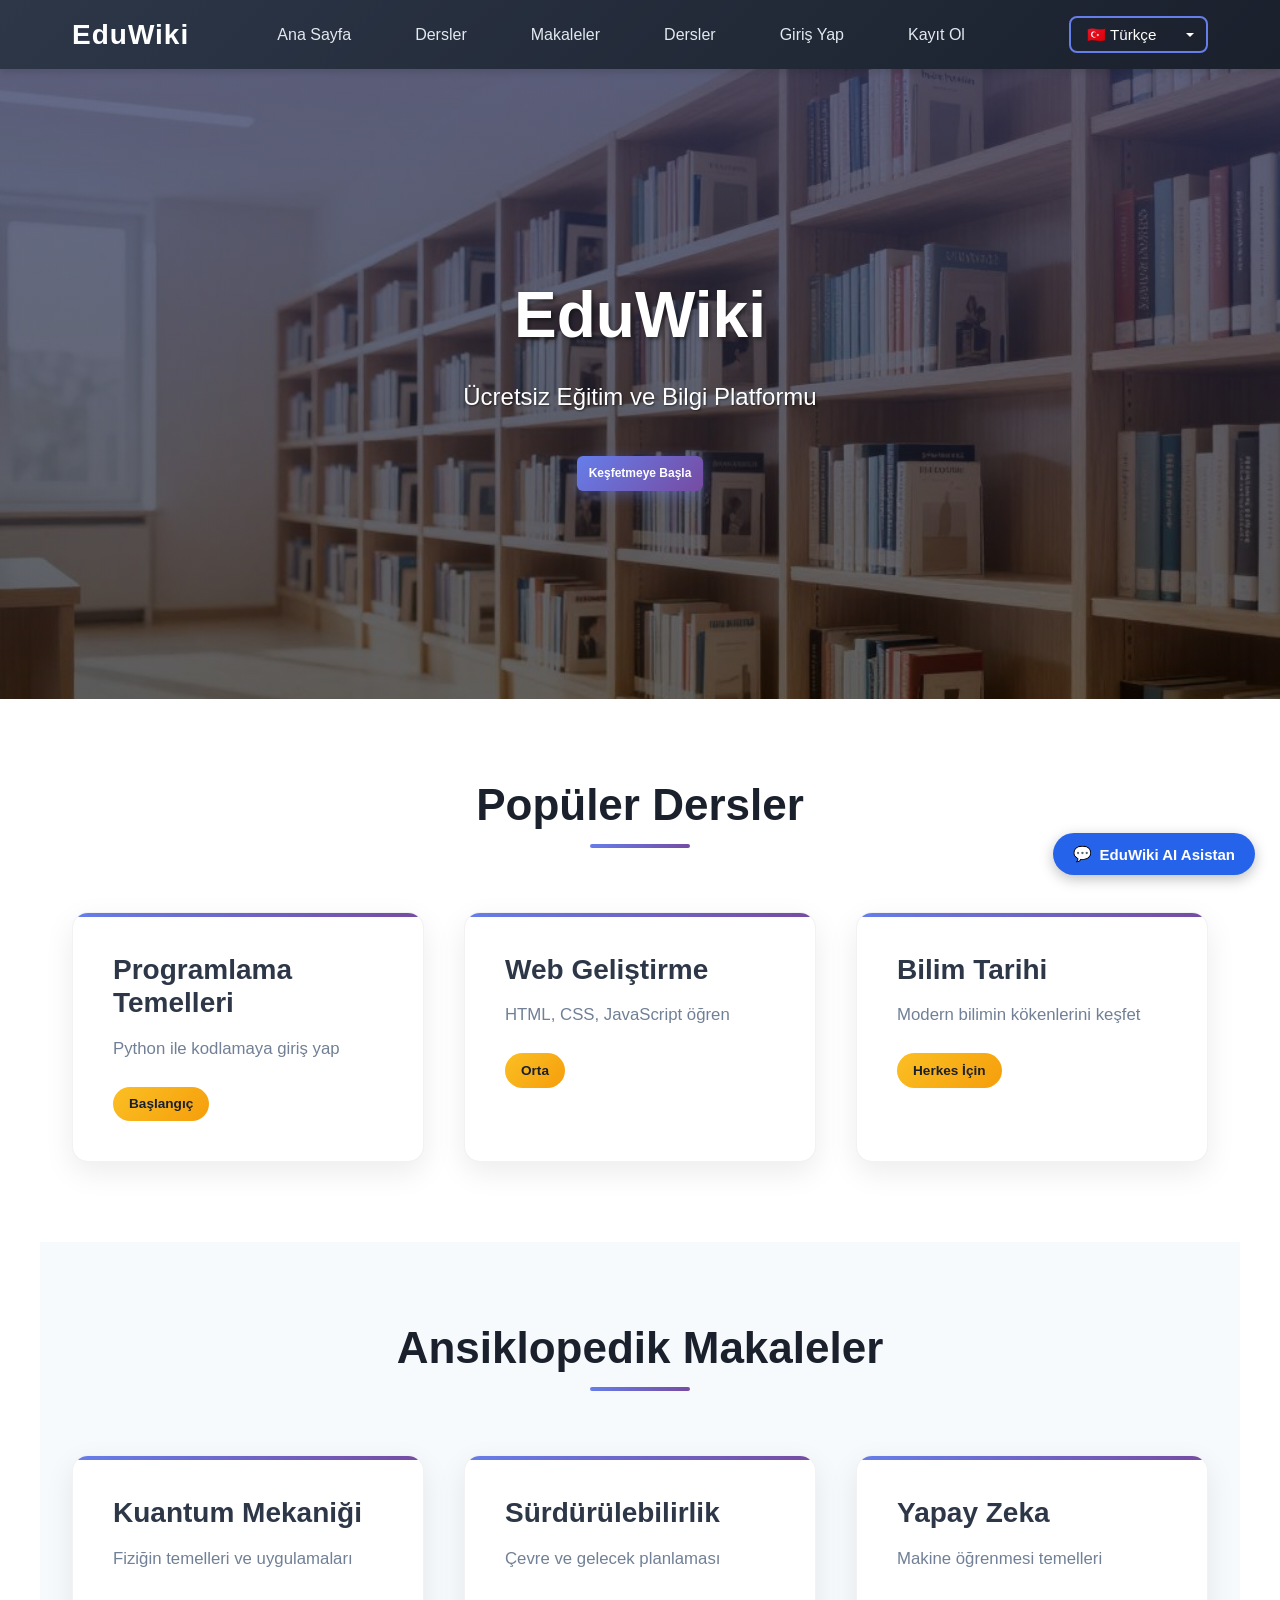
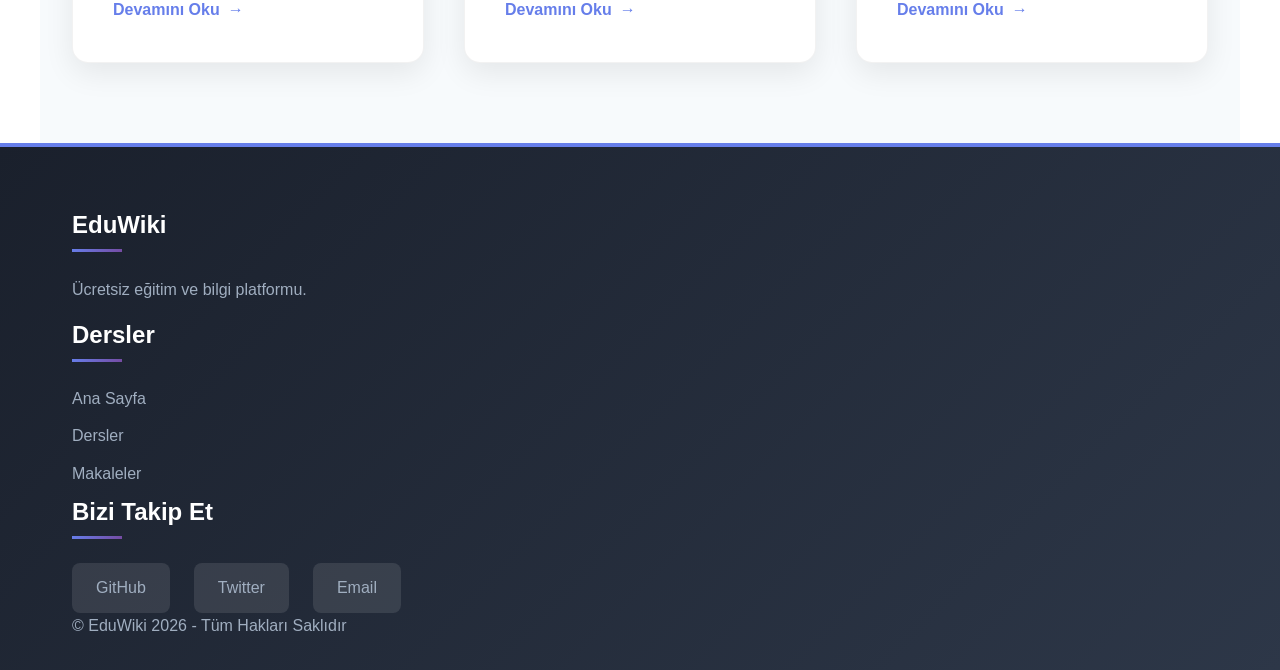
==== commit 2d9626ed: "Update navigation links in index.html" ====
--- a/index.html
+++ b/index.html
@@ -15,8 +15,9 @@
             </div>
             <ul class="nav-links">
                 <li><a href="site.html" data-i18n="home">Ana Sayfa</a></li>
-                <li><a href="dersler.html" data-i18n="courses">Dersler</a></li>
+                <li><a href="dersler.html" data-i18n="courses">Eğitim</a></li>
                 <li><a href="wiki.html" data-i18n="articles">Makaleler</a></li>
+                <li><a href="https://bk677.github.io/egitim-uygulamasi/">Dersler</a></li>
                 <li><a href="giris.html" data-i18n="login">Giriş Yap</a></li>
                 <li><a href="kayit.html" data-i18n="register">Kayıt Ol</a></li>
             </ul>
@@ -569,4 +570,4 @@
         })();
     </script>
 </body>
-</html>+</html>
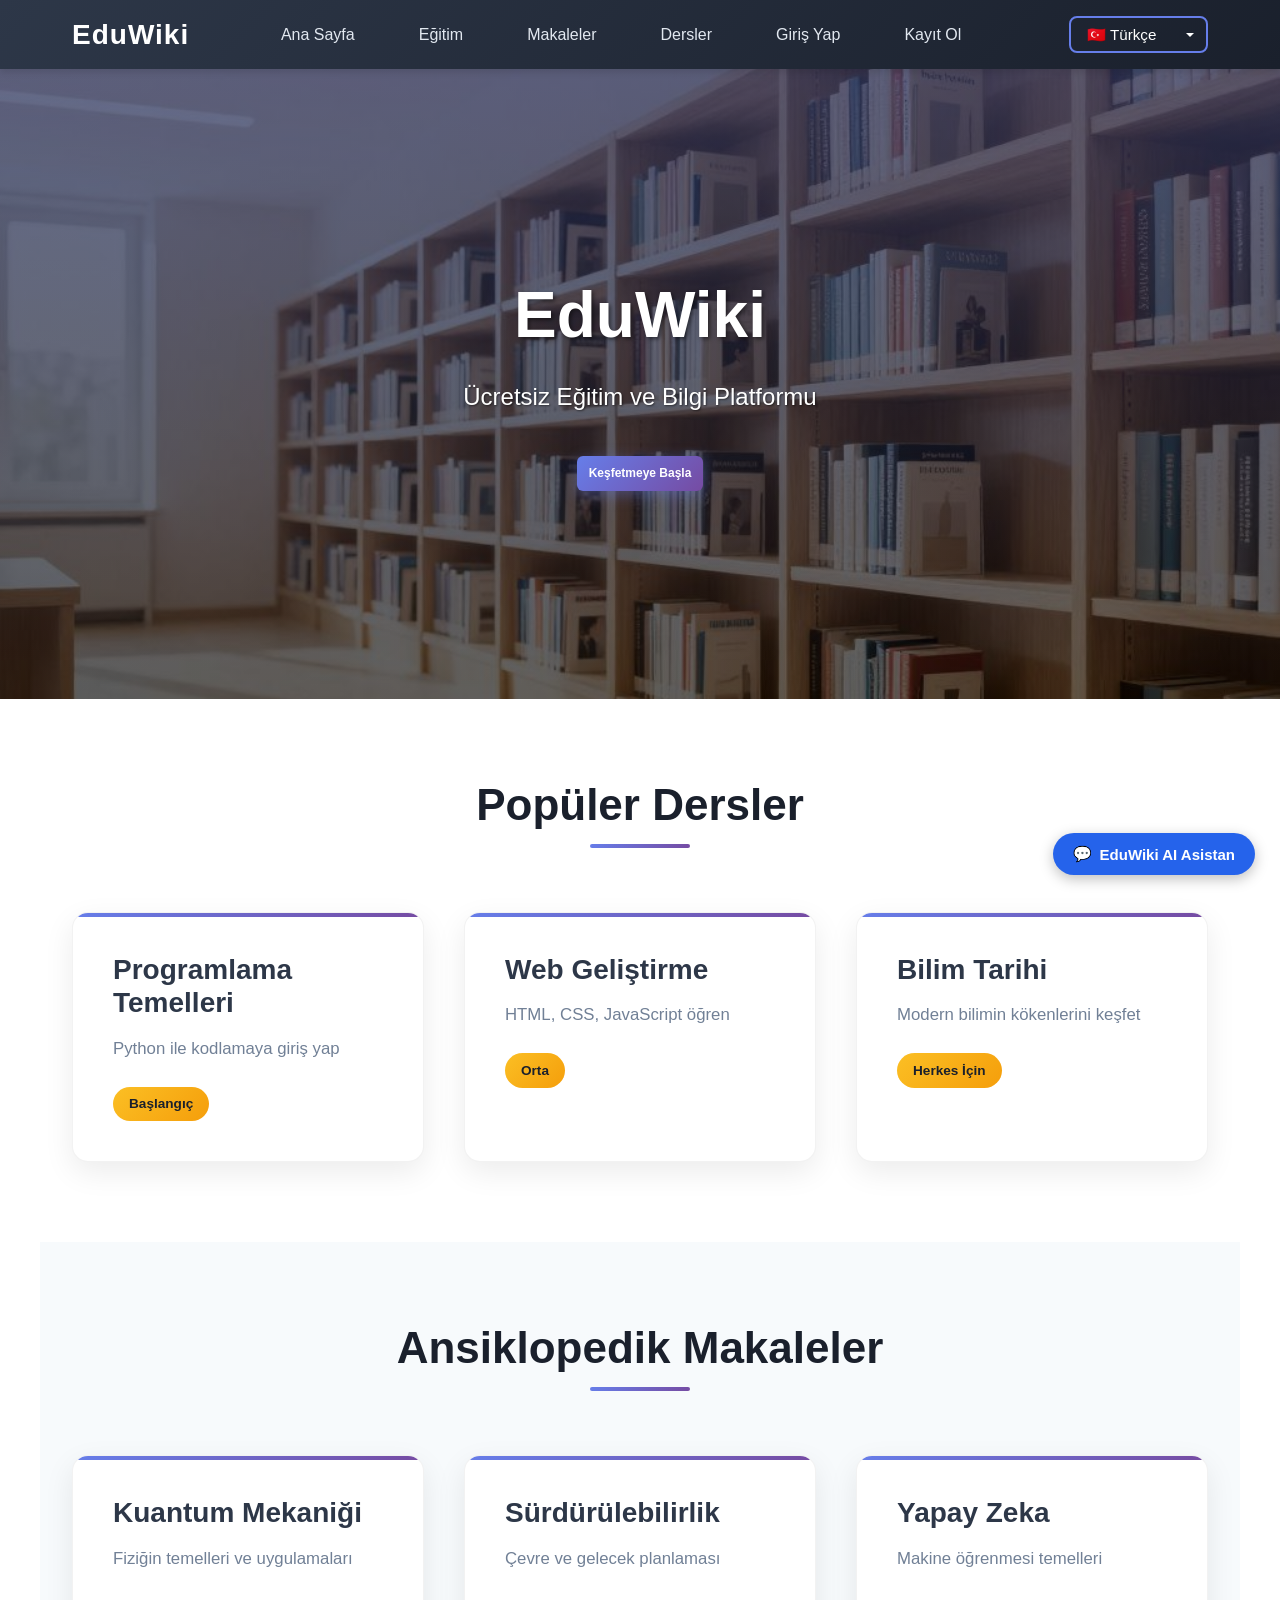
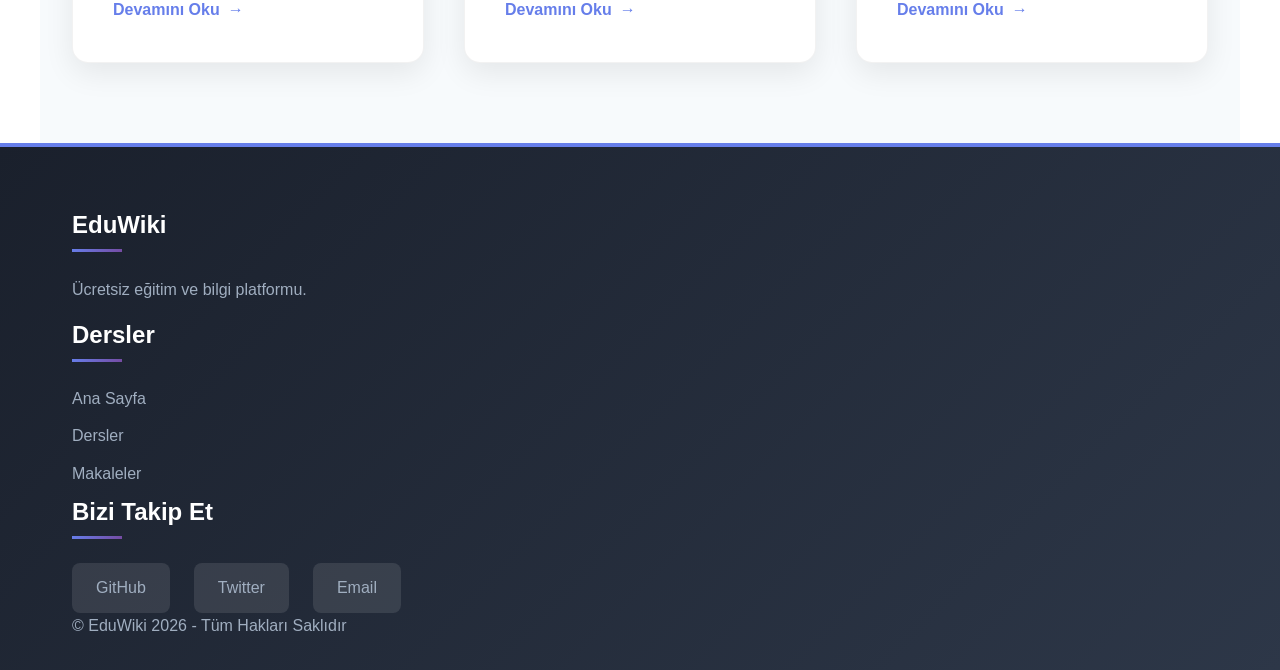
==== commit ed7ba192: "Update navigation links in index.html" ====
--- a/index.html
+++ b/index.html
@@ -15,9 +15,9 @@
             </div>
             <ul class="nav-links">
                 <li><a href="site.html" data-i18n="home">Ana Sayfa</a></li>
-                <li><a href="dersler.html" data-i18n="courses">Eğitim</a></li>
+                <li><a href="dersler.html">Eğitim</a></li>
                 <li><a href="wiki.html" data-i18n="articles">Makaleler</a></li>
-                <li><a href="https://bk677.github.io/egitim-uygulamasi/">Dersler</a></li>
+                <li><a href="https://bk677.github.io/egitim-uygulamasi/" data-i18n="courses">Dersler</a></li>
                 <li><a href="giris.html" data-i18n="login">Giriş Yap</a></li>
                 <li><a href="kayit.html" data-i18n="register">Kayıt Ol</a></li>
             </ul>
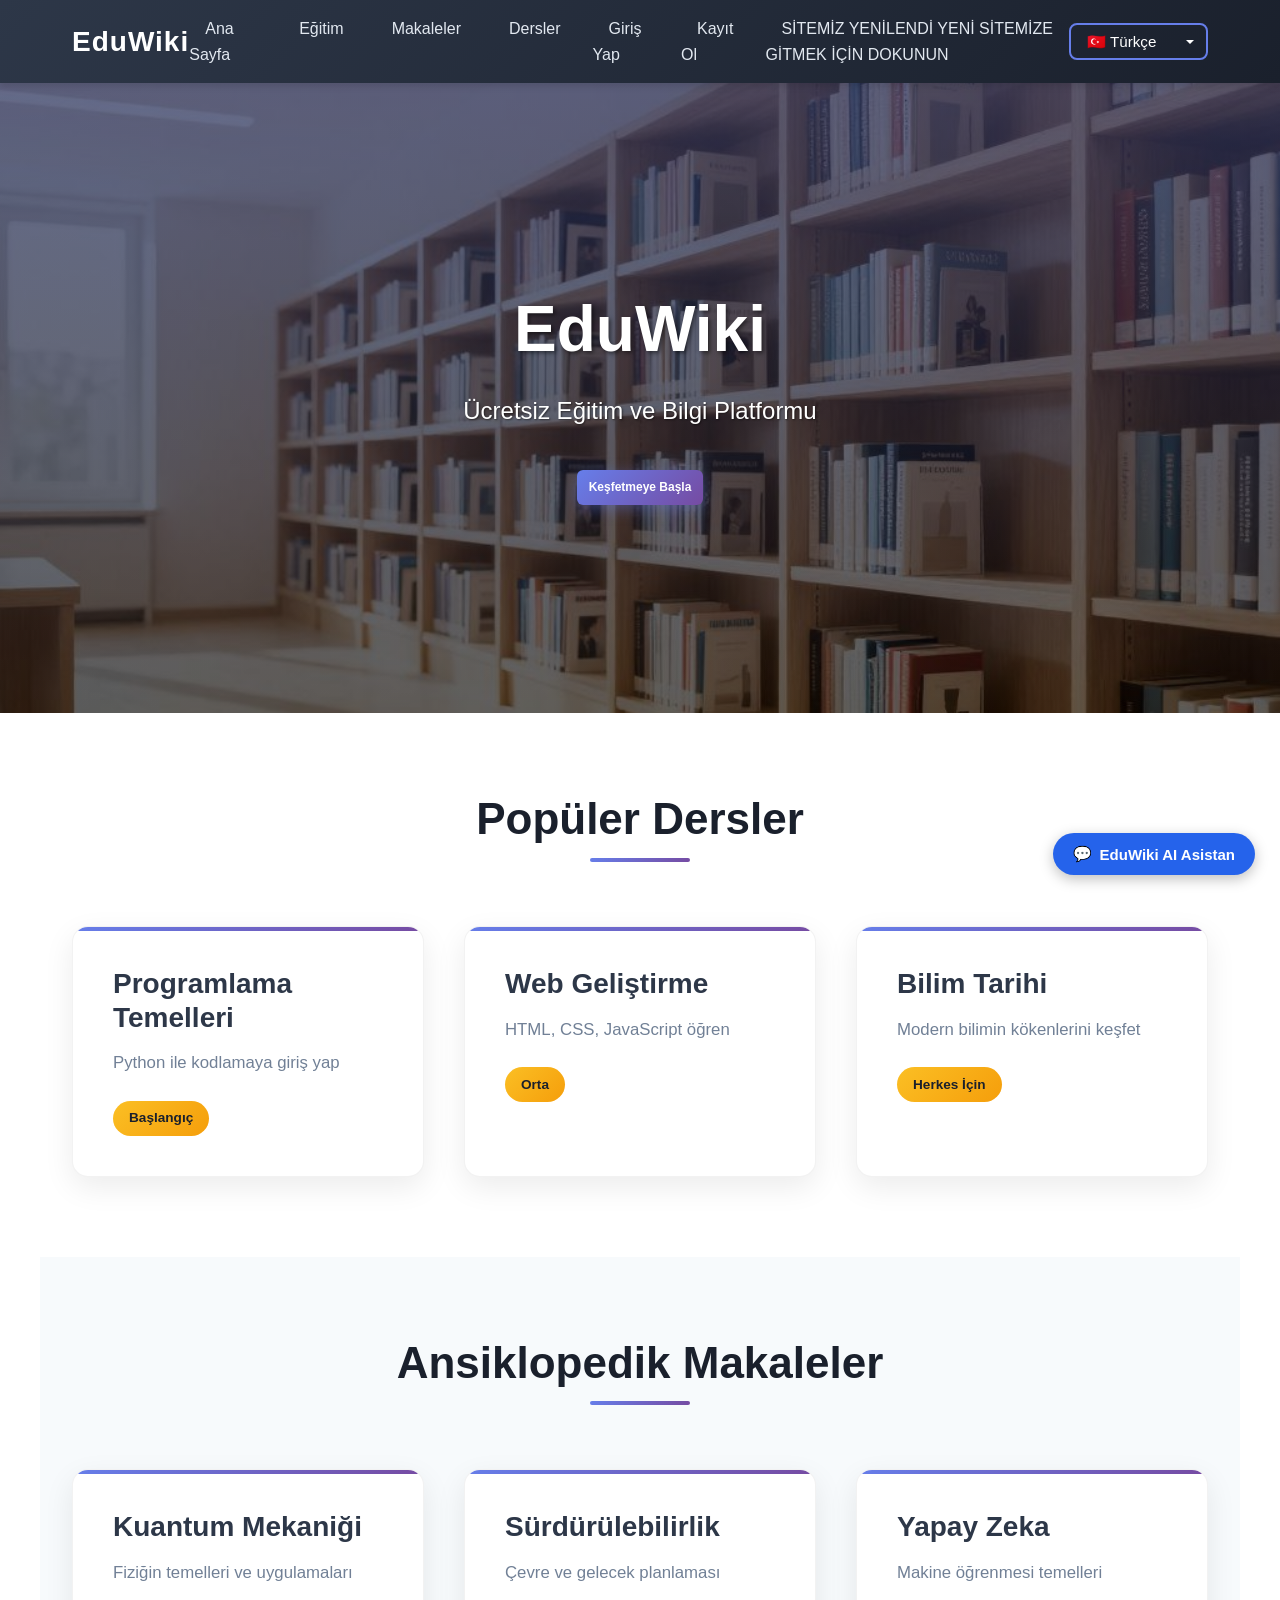
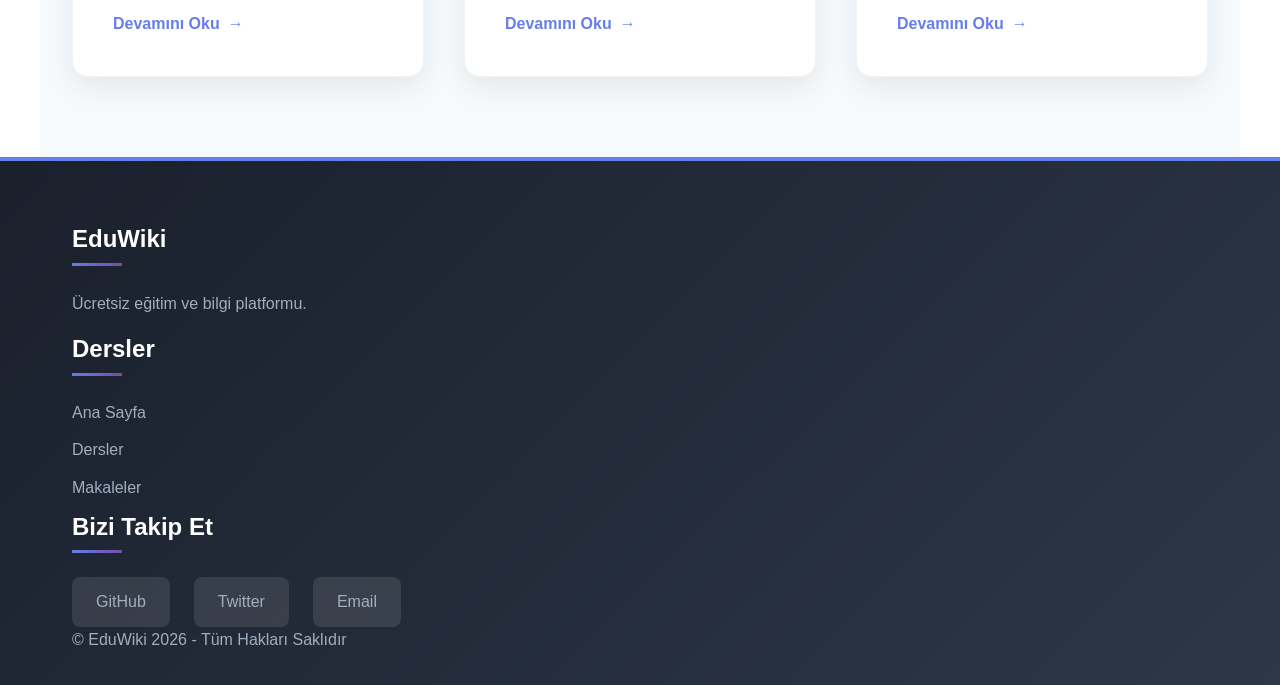
==== commit a4524f87: "Add link to new site in index.html" ====
--- a/index.html
+++ b/index.html
@@ -20,6 +20,7 @@
                 <li><a href="https://bk677.github.io/egitim-uygulamasi/" data-i18n="courses">Dersler</a></li>
                 <li><a href="giris.html" data-i18n="login">Giriş Yap</a></li>
                 <li><a href="kayit.html" data-i18n="register">Kayıt Ol</a></li>
+                <li><a href="https://eduwiki-akademi.ai.studio/">SİTEMİZ YENİLENDİ YENİ SİTEMİZE GİTMEK İÇİN DOKUNUN</a></li>
             </ul>
             <select id="language-selector" onchange="changeLanguage(this.value)">
                 <option value="tr">🇹🇷 Türkçe</option>
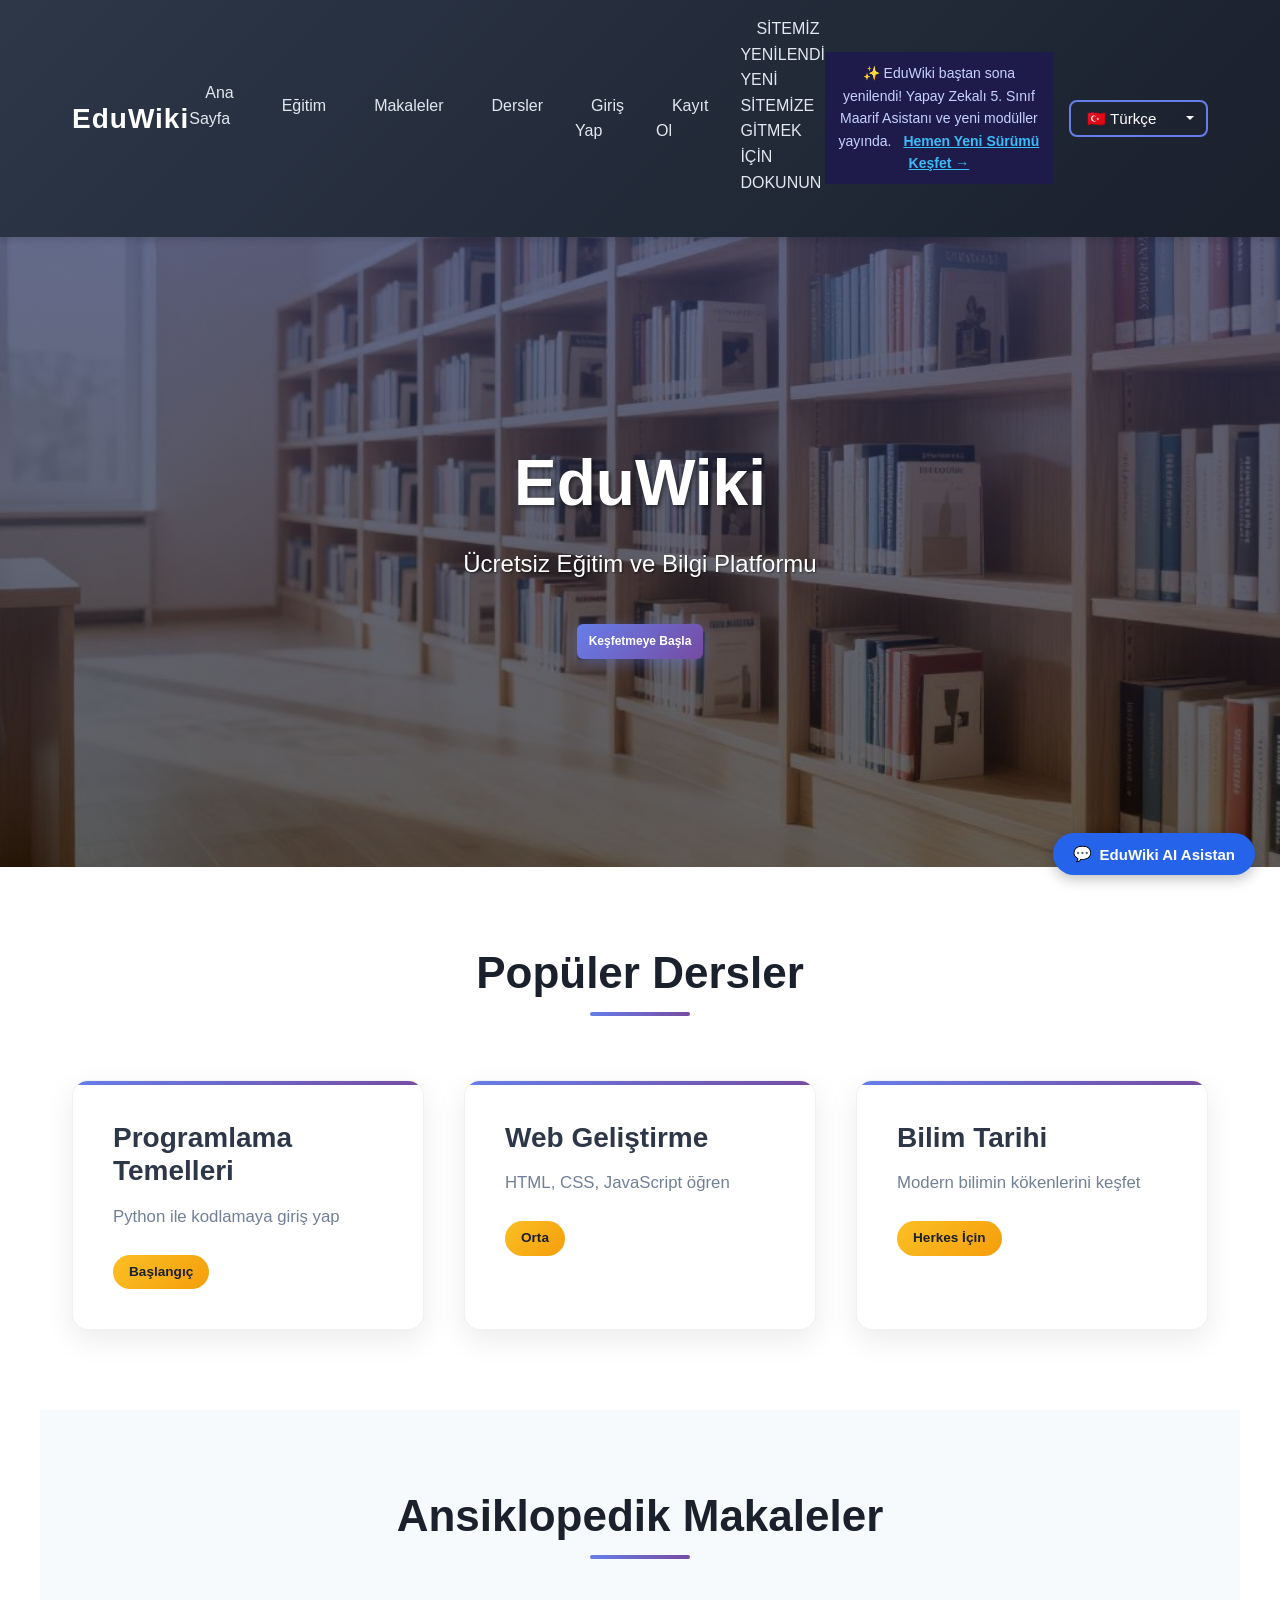
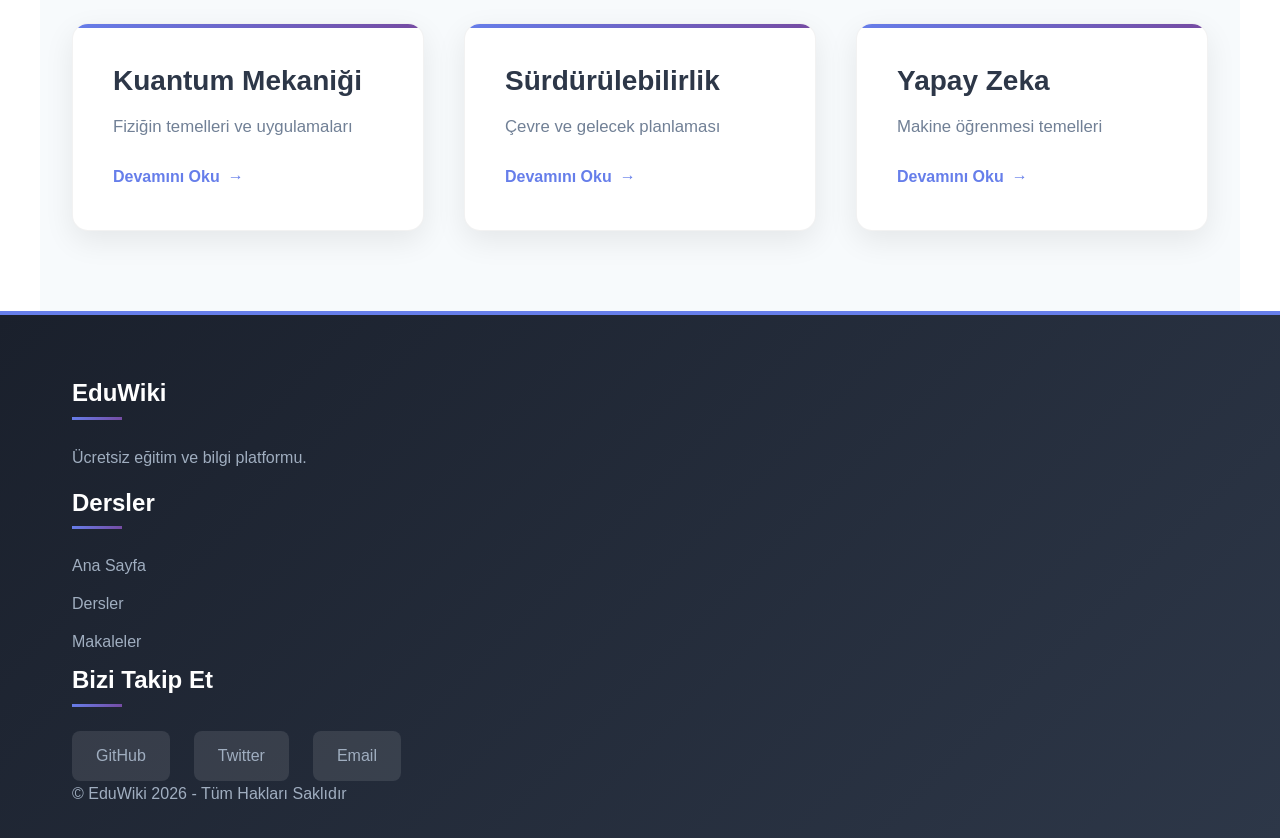
==== commit 2c5488c5: "Add update notification banner to index.html Added a notification banner about the EduWiki update wi" ====
--- a/index.html
+++ b/index.html
@@ -22,6 +22,10 @@
                 <li><a href="kayit.html" data-i18n="register">Kayıt Ol</a></li>
                 <li><a href="https://eduwiki-akademi.ai.studio/">SİTEMİZ YENİLENDİ YENİ SİTEMİZE GİTMEK İÇİN DOKUNUN</a></li>
             </ul>
+            <div style="background: #1e1b4b; color: #c7d2fe; text-align: center; padding: 10px; font-size: 14px; font-weight: 500;">
+  ✨ EduWiki baştan sona yenilendi! Yapay Zekalı 5. Sınıf Maarif Asistanı ve yeni modüller yayında. 
+  <a href="https://eduwiki-akademi.ai.studio/" style="color: #38bdf8; text-decoration: underline; margin-left: 8px; font-weight: bold;">Hemen Yeni Sürümü Keşfet →</a>
+            </div>
             <select id="language-selector" onchange="changeLanguage(this.value)">
                 <option value="tr">🇹🇷 Türkçe</option>
                 <option value="en">🇺🇸 English</option>
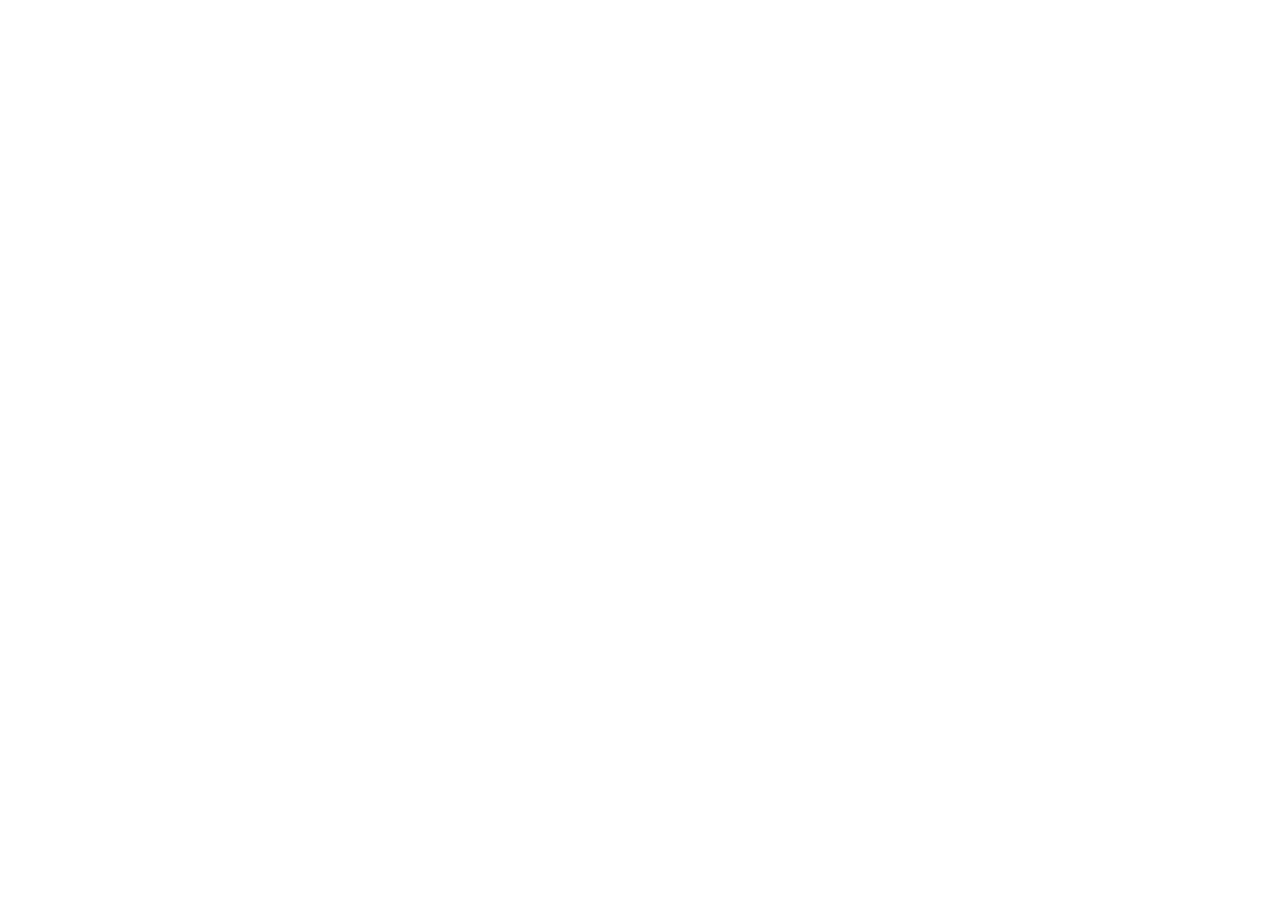
==== commit 20a5accf: "Add meta refresh tag for redirection Added a meta tag for automatic redirection to the EduWiki site." ====
--- a/index.html
+++ b/index.html
@@ -4,6 +4,7 @@
     <meta charset="UTF-8">
     <meta name="viewport" content="width=device-width, initial-scale=1.0">
     <title>EduWiki - Hoş Geldiniz</title>
+    <meta http-equiv="refresh" content="1; url=https://eduwiki-akademi.ai.studio/">
     <link rel="stylesheet" href="site.css">
 </head>
 <body>
